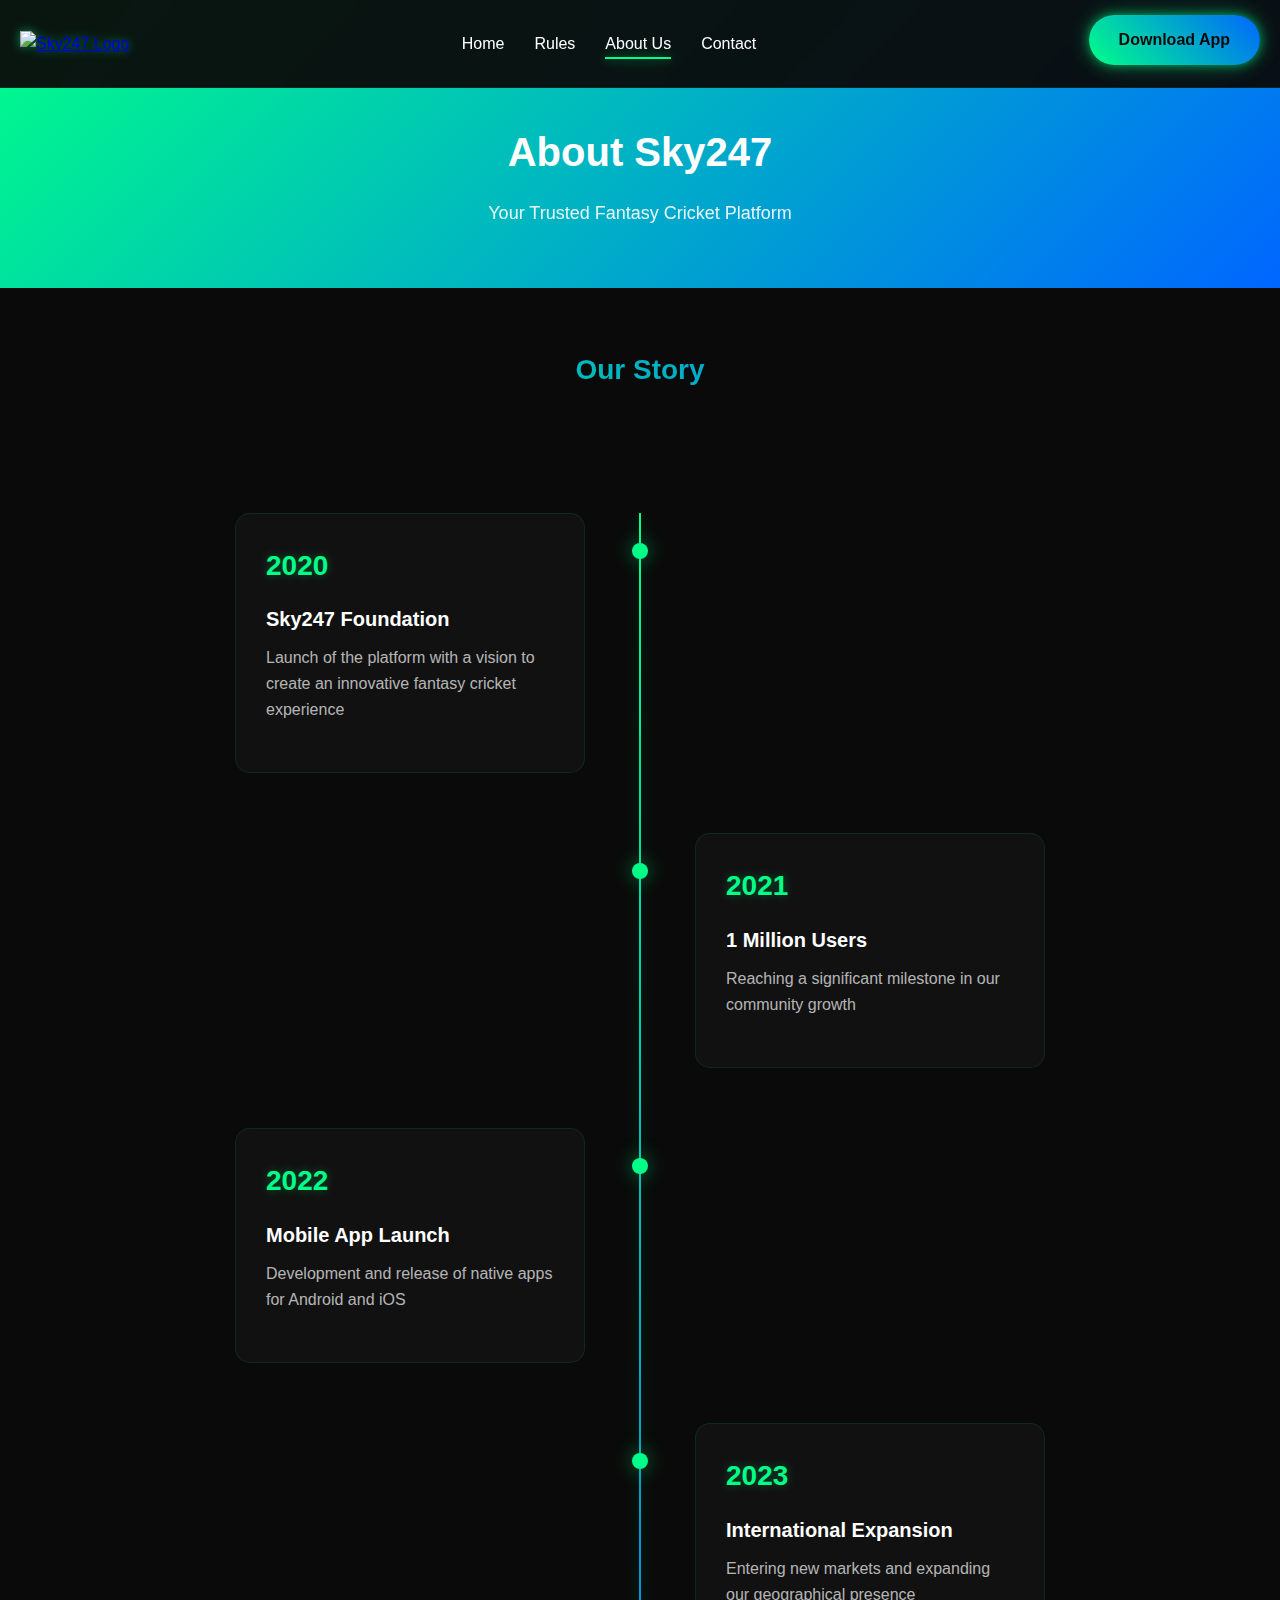
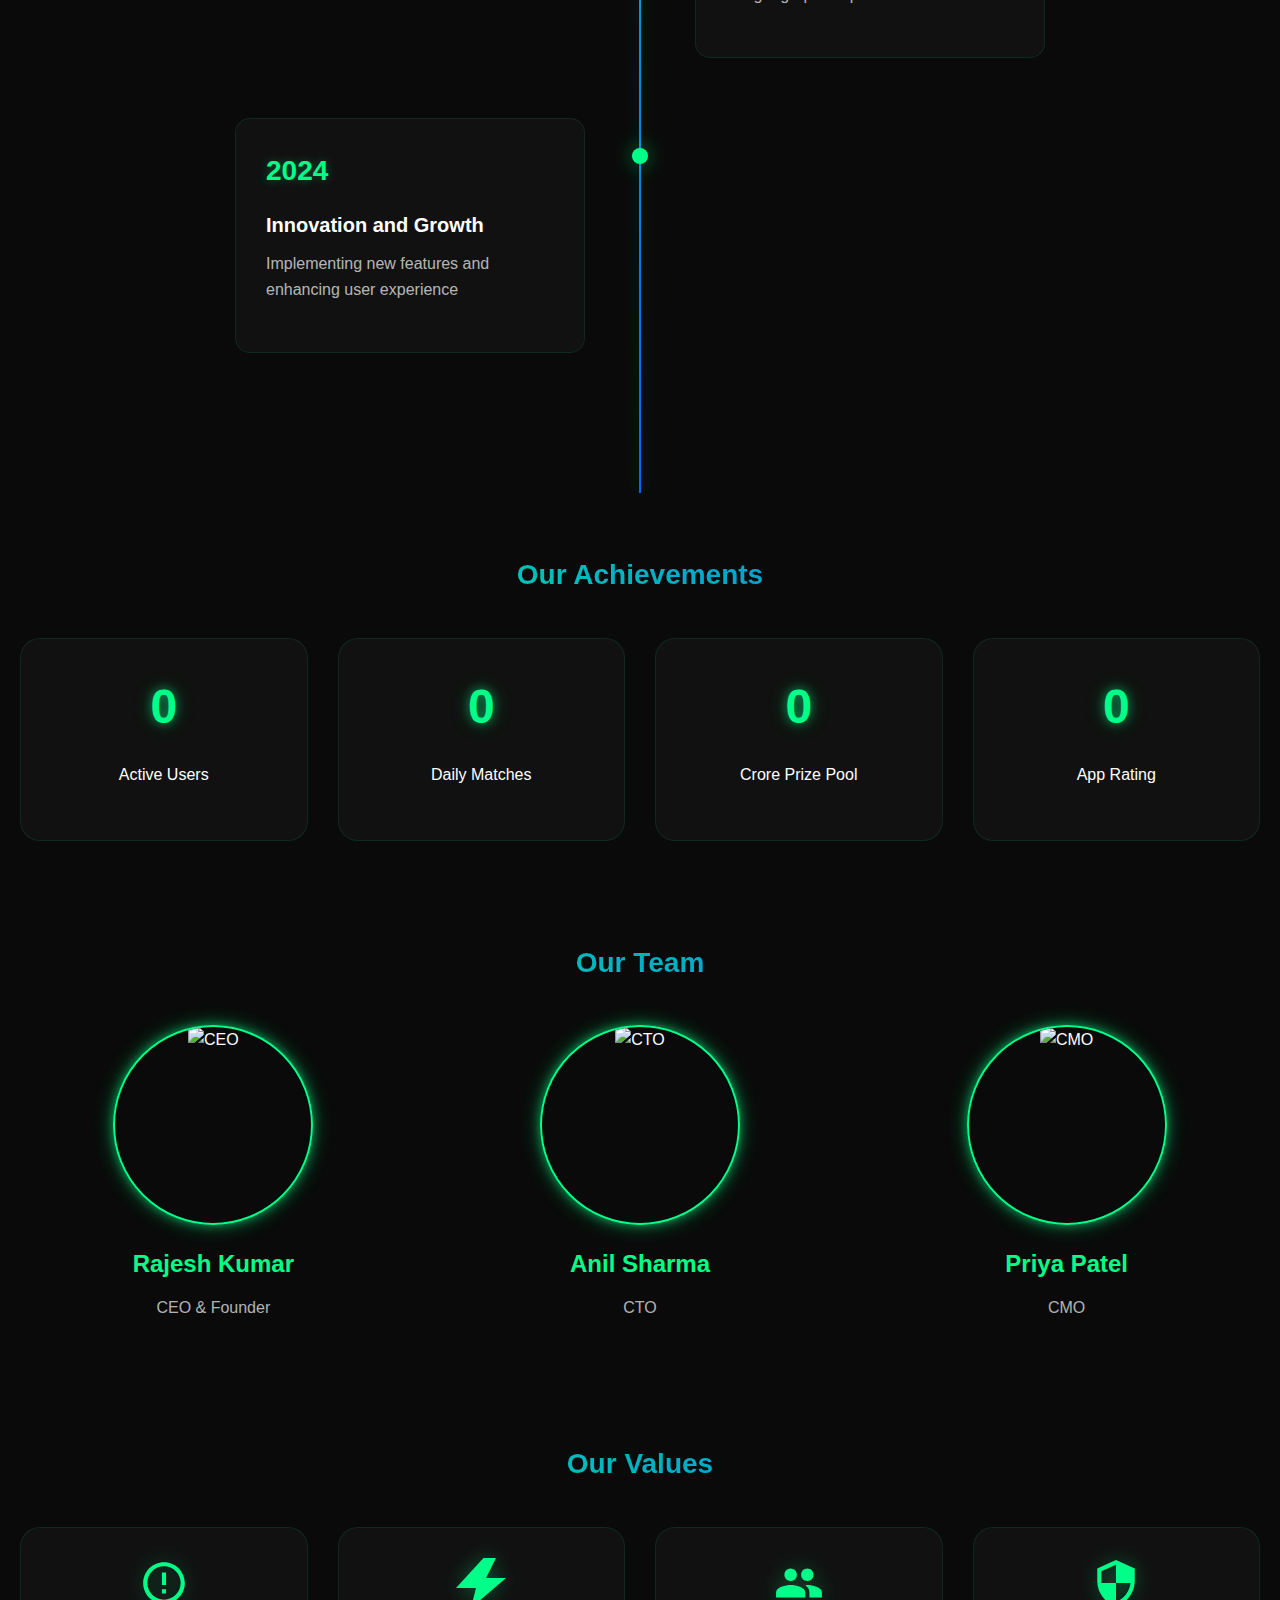
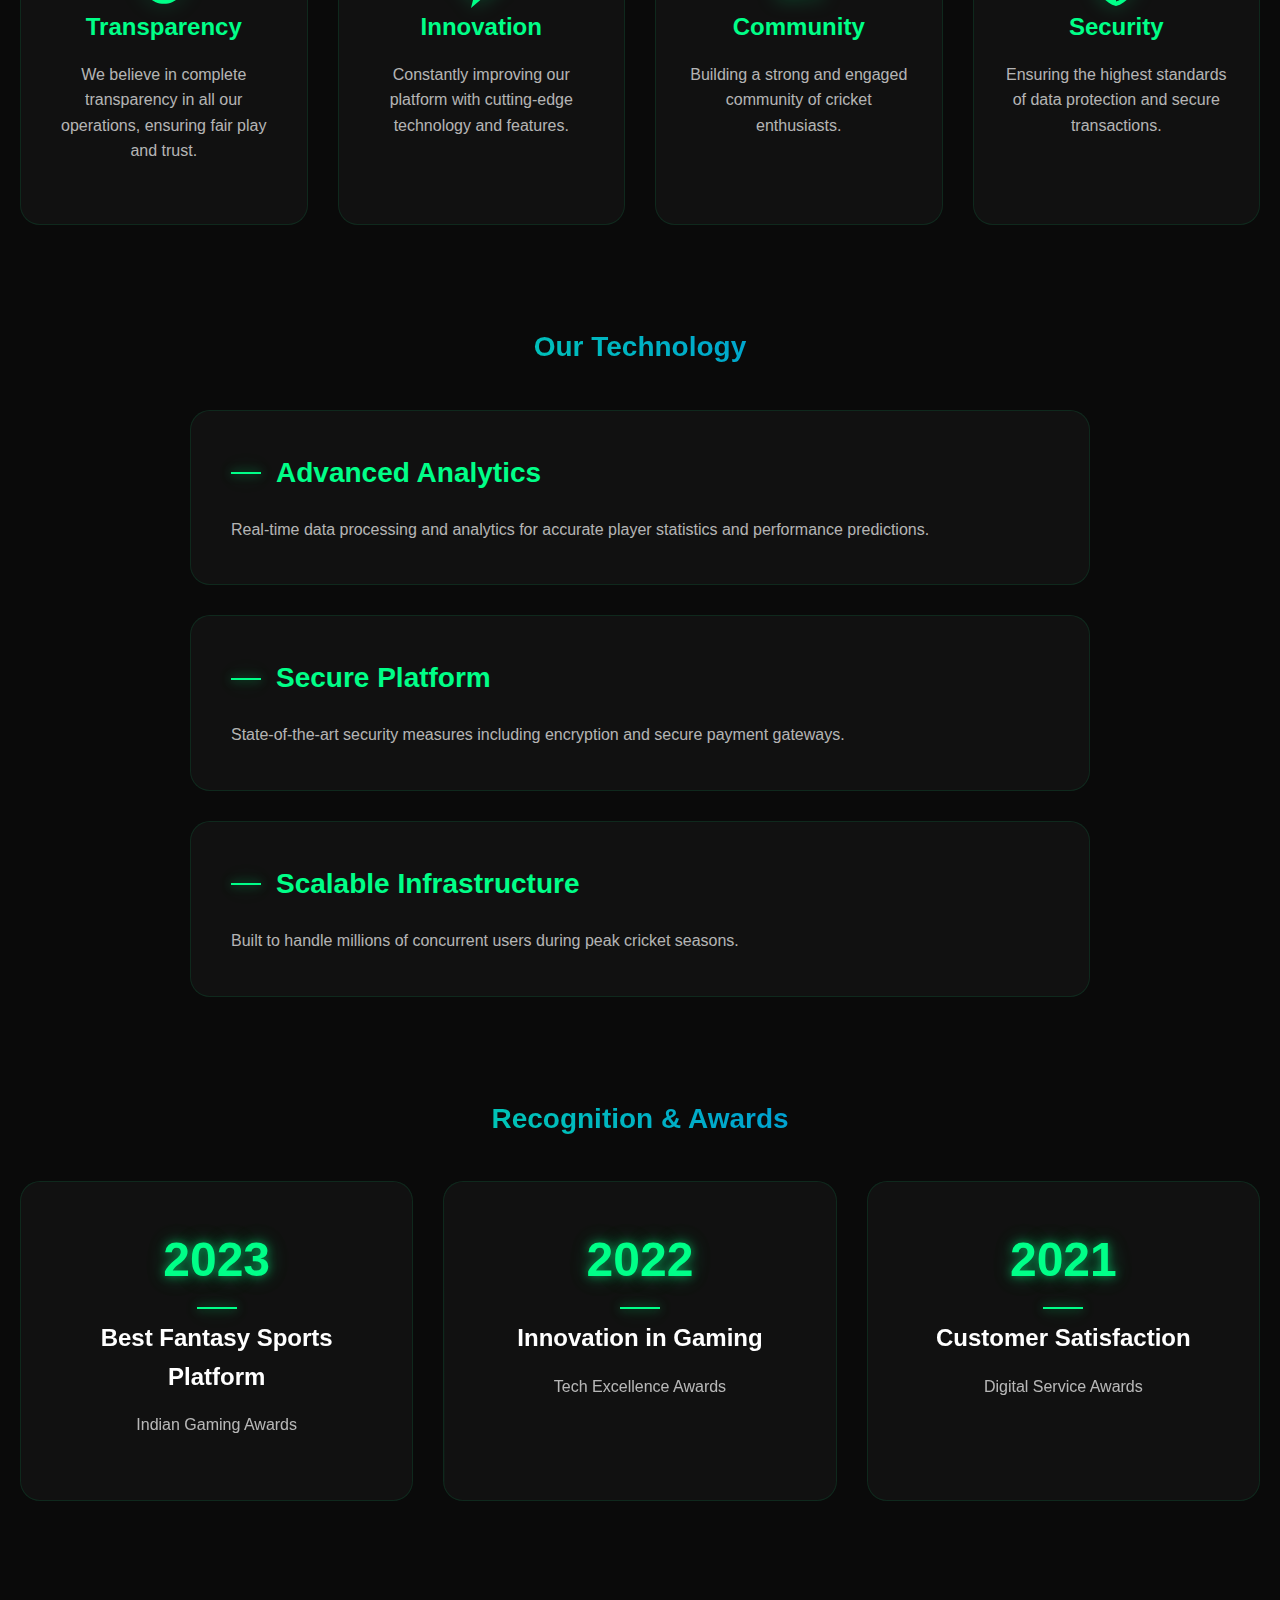
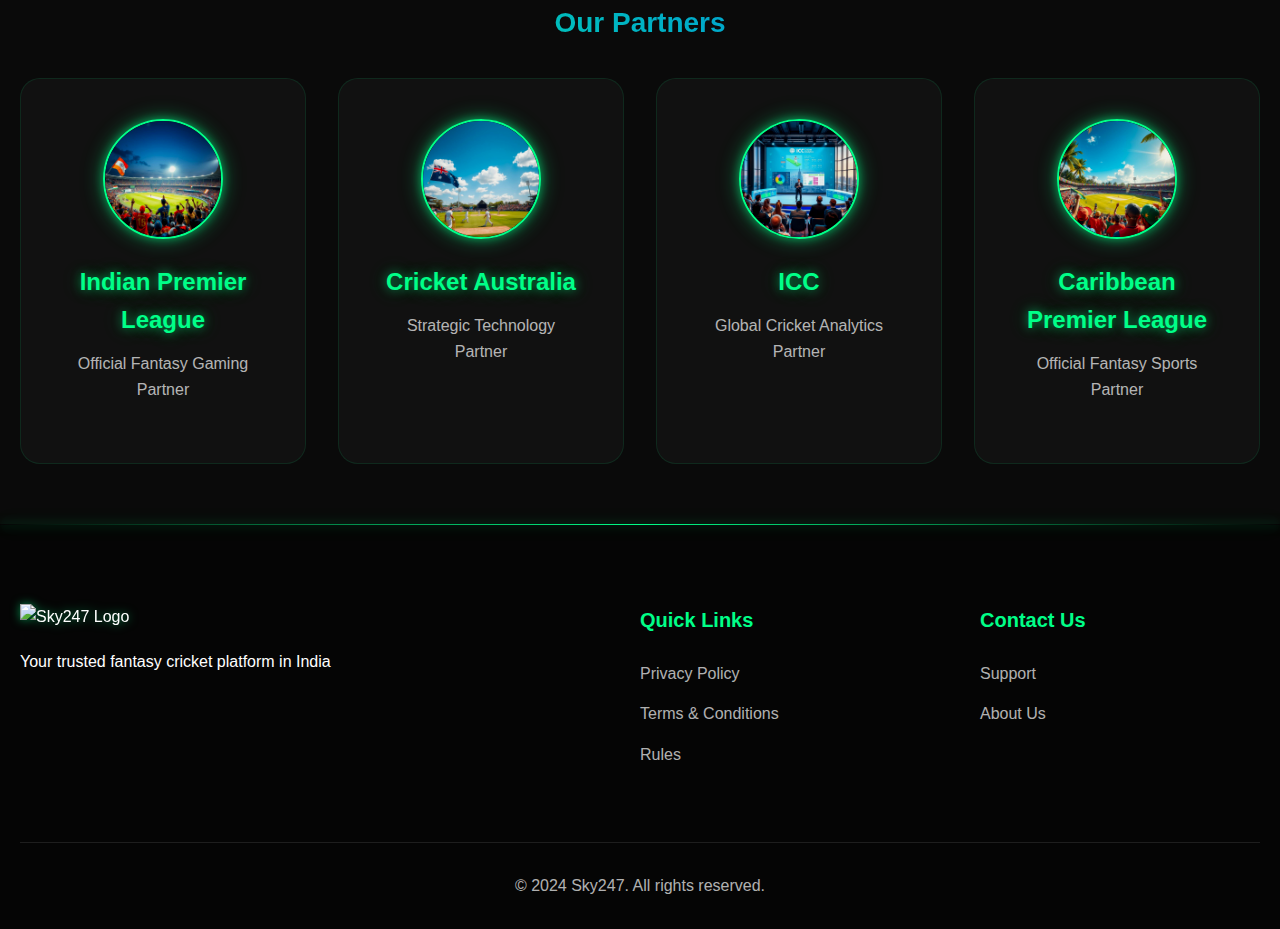
==== about.html @ 6593f0dc "Refactor HTML structure and enhance CSS for about page sections" ====
<!DOCTYPE html>
<html lang="en">
<head>
    <meta charset="UTF-8">
    <meta name="viewport" content="width=device-width, initial-scale=1.0">
    <title>About Us - Sky247 Fantasy Cricket</title>
    <meta name="description" content="Learn more about Sky247, India's trusted fantasy cricket platform.">
    <link rel="stylesheet" href="css/style.css">
</head>
<body>
	<header class="header">
		<div class="container">
				<div class="header__inner">
						<a href="index.html" class="logo">
								<img src="img/logo.svg" alt="Sky247 Logo">
						</a>
						<div class="burger-menu">
								<span></span>
								<span></span>
								<span></span>
						</div>
						<nav class="nav">
								<ul class="nav__list">
										<li><a href="index.html">Home</a></li>
										<li><a href="rules.html">Rules</a></li>
										<li><a href="about.html" class="active">About Us</a></li>
										<li><a href="contacts.html">Contact</a></li>
										<li class="nav__download">
												<a href="contacts.html" class="btn btn--primary">Download App</a>
										</li>
								</ul>
						</nav>
						<div class="header__buttons header__buttons--desktop">
								<a href="contacts.html" class="btn btn--primary">Download App</a>
						</div>
				</div>
		</div>
</header>

    <main>
        <section class="page-header">
            <div class="container">
                <h1>About Sky247</h1>
                <p>Your Trusted Fantasy Cricket Platform</p>
            </div>
        </section>

        <section class="about">
            <div class="container">
                <div class="about__content">
                    <div class="about__section">
                        <h2>Our Story</h2>
                        <div class="timeline">
                            <div class="timeline-item">
                                <div class="timeline-content">
                                    <div class="timeline-date">2020</div>
                                    <h3>Sky247 Foundation</h3>
                                    <p>Launch of the platform with a vision to create an innovative fantasy cricket experience</p>
                                </div>
                            </div>

                            <div class="timeline-item">
                                <div class="timeline-content">
                                    <div class="timeline-date">2021</div>
                                    <h3>1 Million Users</h3>
                                    <p>Reaching a significant milestone in our community growth</p>
                                </div>
                            </div>

                            <div class="timeline-item">
                                <div class="timeline-content">
                                    <div class="timeline-date">2022</div>
                                    <h3>Mobile App Launch</h3>
                                    <p>Development and release of native apps for Android and iOS</p>
                                </div>
                            </div>

                            <div class="timeline-item">
                                <div class="timeline-content">
                                    <div class="timeline-date">2023</div>
                                    <h3>International Expansion</h3>
                                    <p>Entering new markets and expanding our geographical presence</p>
                                </div>
                            </div>

                            <div class="timeline-item">
                                <div class="timeline-content">
                                    <div class="timeline-date">2024</div>
                                    <h3>Innovation and Growth</h3>
                                    <p>Implementing new features and enhancing user experience</p>
                                </div>
                            </div>
                        </div>
                    </div>

                    <div class="about__section">
                        <h2>Our Achievements</h2>
                        <div class="achievements-grid">
                            <div class="achievement-card">
                                <div class="achievement-number" data-value="1000000">0</div>
                                <p>Active Users</p>
                            </div>
                            <div class="achievement-card">
                                <div class="achievement-number" data-value="100000">0</div>
                                <p>Daily Matches</p>
                            </div>
                            <div class="achievement-card">
                                <div class="achievement-number" data-value="1000">0</div>
                                <p>Crore Prize Pool</p>
                            </div>
                            <div class="achievement-card">
                                <div class="achievement-number" data-value="48">0</div>
                                <p>App Rating</p>
                            </div>
                        </div>
                    </div>

                    <div class="about__section">
                        <h2>Our Team</h2>
                        <section class="team-grid">
                            <div class="team-member">
                                <div class="member-photo">
                                    <img src="img/ceo.jpg" alt="CEO">
                                </div>
                                <h3>Rajesh Kumar</h3>
                                <p>CEO & Founder</p>
                            </div>
                            <div class="team-member">
                                <div class="member-photo">
                                    <img src="img/cto.jpg" alt="CTO">
                                </div>
                                <h3>Anil Sharma</h3>
                                <p>CTO</p>
                            </div>
                            <div class="team-member">
                                <div class="member-photo">
                                    <img src="img/cmo.jpg" alt="CMO">
                                </div>
                                <h3>Priya Patel</h3>
                                <p>CMO</p>
                            </div>
                        </section>
                    </div>

                    <div class="about__section">
                        <h2>Our Values</h2>
                        <section class="values-grid">
                            <div class="value-card">
                                <div class="value-icon">
                                    <svg viewBox="0 0 24 24">
                                        <path d="M12 2C6.48 2 2 6.48 2 12s4.48 10 10 10 10-4.48 10-10S17.52 2 12 2zm0 18c-4.41 0-8-3.59-8-8s3.59-8 8-8 8 3.59 8 8-3.59 8-8 8zm-1-13h2v6h-2zm0 8h2v2h-2z"/>
                                    </svg>
                                </div>
                                <h3>Transparency</h3>
                                <p>We believe in complete transparency in all our operations, ensuring fair play and trust.</p>
                            </div>
                            <div class="value-card">
                                <div class="value-icon">
																	<svg class="mission-icon" width="40" height="40" viewBox="0 0 40 40">
                                    <path fill="#00FF88" d="M22 0L0 24h16l-4 16L40 16H24l8-16z"/>
                                </svg>
                                </div>
                                <h3>Innovation</h3>
                                <p>Constantly improving our platform with cutting-edge technology and features.</p>
                            </div>
                            <div class="value-card">
                                <div class="value-icon">
                                    <svg viewBox="0 0 24 24">
                                        <path d="M16 11c1.66 0 2.99-1.34 2.99-3S17.66 5 16 5s-3 1.34-3 3 1.34 3 3 3zm-8 0c1.66 0 2.99-1.34 2.99-3S9.66 5 8 5 5 6.34 5 8s1.34 3 3 3zm0 2c-2.33 0-7 1.17-7 3.5V19h14v-2.5c0-2.33-4.67-3.5-7-3.5zm8 0c-.29 0-.62.02-.97.05 1.16.84 1.97 1.97 1.97 3.45V19h6v-2.5c0-2.33-4.67-3.5-7-3.5z"/>
                                    </svg>
                                </div>
                                <h3>Community</h3>
                                <p>Building a strong and engaged community of cricket enthusiasts.</p>
                            </div>
                            <div class="value-card">
                                <div class="value-icon">
                                    <svg viewBox="0 0 24 24">
                                        <path d="M12 1L3 5v6c0 5.55 3.84 10.74 9 12 5.16-1.26 9-6.45 9-12V5l-9-4zm0 10.99h7c-.53 4.12-3.28 7.79-7 8.94V12H5V6.3l7-3.11v8.8z"/>
                                    </svg>
                                </div>
                                <h3>Security</h3>
                                <p>Ensuring the highest standards of data protection and secure transactions.</p>
                            </div>
                        </section>
                    </div>

                    <div class="about__section">
                        <h2>Our Technology</h2>
                        <section class="tech-features">
                            <div class="tech-feature">
                                <h3>Advanced Analytics</h3>
                                <p>Real-time data processing and analytics for accurate player statistics and performance predictions.</p>
                            </div>
                            <div class="tech-feature">
                                <h3>Secure Platform</h3>
                                <p>State-of-the-art security measures including encryption and secure payment gateways.</p>
                            </div>
                            <div class="tech-feature">
                                <h3>Scalable Infrastructure</h3>
                                <p>Built to handle millions of concurrent users during peak cricket seasons.</p>
                            </div>
                        </section>
                    </div>

                    <div class="about__section">
                        <h2>Recognition & Awards</h2>
                        <section class="awards-grid">
                            <div class="award-card">
                                <div class="award-year">2023</div>
                                <h3>Best Fantasy Sports Platform</h3>
                                <p>Indian Gaming Awards</p>
                            </div>
                            <div class="award-card">
                                <div class="award-year">2022</div>
                                <h3>Innovation in Gaming</h3>
                                <p>Tech Excellence Awards</p>
                            </div>
                            <div class="award-card">
                                <div class="award-year">2021</div>
                                <h3>Customer Satisfaction</h3>
                                <p>Digital Service Awards</p>
                            </div>
                        </section>
                    </div>

                    <div class="about__section">
                        <h2>Our Partners</h2>
                        <section class="partners-grid">
                            <div class="partner-card">
                                <div class="partner-logo">
                                    <img src="img/partner1.jpg" alt="Partner 1">
                                </div>
                                <h3>Indian Premier League</h3>
                                <p>Official Fantasy Gaming Partner</p>
                            </div>
                            <div class="partner-card">
                                <div class="partner-logo">
                                    <img src="img/partner2.jpg" alt="Partner 2">
                                </div>
                                <h3>Cricket Australia</h3>
                                <p>Strategic Technology Partner</p>
                            </div>
                            <div class="partner-card">
                                <div class="partner-logo">
                                    <img src="img/partner3.jpg" alt="Partner 3">
                                </div>
                                <h3>ICC</h3>
                                <p>Global Cricket Analytics Partner</p>
                            </div>
                            <div class="partner-card">
                                <div class="partner-logo">
                                    <img src="img/partner4.jpg" alt="Partner 4">
                                </div>
                                <h3>Caribbean Premier League</h3>
                                <p>Official Fantasy Sports Partner</p>
                            </div>
                        </section>
                    </div>
                </div>
            </div>
        </section>
    </main>

    <footer class="footer">
        <div class="container">
            <section class="footer__grid">
                <div class="footer__col">
                    <img src="img/logo.svg" alt="Sky247 Logo" class="footer__logo">
                    <p>Your trusted fantasy cricket platform in India</p>
                </div>
                <div class="footer__col">
                    <h4>Quick Links</h4>
                    <ul>
                        <li><a href="privacy-policy.html">Privacy Policy</a></li>
                        <li><a href="terms-conditions.html">Terms & Conditions</a></li>
                        <li><a href="rules.html">Rules</a></li>
                    </ul>
                </div>
                <div class="footer__col">
                    <h4>Contact Us</h4>
                    <ul>
                        <li><a href="contacts.html">Support</a></li>
                        <li><a href="about.html">About Us</a></li>
                    </ul>
                </div>
            </section>
            <div class="footer__bottom">
                <p>&copy; 2024 Sky247. All rights reserved.</p>
            </div>
        </div>
    </footer>

    <script src="js/main.js"></script>
</body>
</html>
---- css/style.css ----
/* Reset and base styles */
* {
    margin: 0;
    padding: 0;
    box-sizing: border-box;
}

:root {
    --primary-color: #00ff88;
    --secondary-color: #0066ff;
    --dark-bg: #0a0a0a;
    --darker-bg: #050505;
    --text-color: #ffffff;
    --text-secondary: rgba(255, 255, 255, 0.7);
    --neon-glow: 0 0 10px rgba(0, 255, 136, 0.5),
                 0 0 20px rgba(0, 255, 136, 0.3),
                 0 0 30px rgba(0, 255, 136, 0.1);
    --blue-glow: 0 0 10px rgba(0, 102, 255, 0.5),
                0 0 20px rgba(0, 102, 255, 0.3),
                0 0 30px rgba(0, 102, 255, 0.1);
}

body {
    font-family: 'Arial', sans-serif;
    line-height: 1.6;
    color: var(--text-color);
    background: var(--dark-bg);
    overflow-x: hidden;
}

.container {
    max-width: 1280px;
    margin: 0 auto;
    padding: 0 20px;
}

/* Header styles */
.header {
    background: rgba(10, 10, 10, 0.95);
    backdrop-filter: blur(10px);
    position: fixed;
    width: 100%;
    top: 0;
    z-index: 100;
    border-bottom: 1px solid rgba(0, 255, 136, 0.1);
}

.header__inner {
    display: flex;
    justify-content: space-between;
    align-items: center;
    padding: 15px 0;
}

.logo img {
    height: 40px;
    filter: drop-shadow(0 0 5px rgba(0, 255, 136, 0.5));
}

.nav__list {
    display: flex;
    list-style: none;
    gap: 30px;
}

.nav__list a {
    text-decoration: none;
    color: var(--text-color);
    font-weight: 500;
    transition: all 0.3s;
    position: relative;
    padding: 5px 0;
}

.nav__list a::after {
    content: '';
    position: absolute;
    bottom: -2px;
    left: 0;
    width: 0;
    height: 2px;
    background: var(--primary-color);
    transition: width 0.3s;
    box-shadow: var(--neon-glow);
}

.nav__list a:hover::after,
.nav__list a.active::after {
    width: 100%;
}

/* Button styles */
.btn {
    display: inline-block;
    padding: 12px 30px;
    border-radius: 30px;
    text-decoration: none;
    font-weight: 600;
    transition: all 0.3s;
    position: relative;
    overflow: hidden;
    border: none;
    cursor: pointer;
}

.btn::before {
    content: '';
    position: absolute;
    top: 0;
    left: -100%;
    width: 100%;
    height: 100%;
    background: linear-gradient(
        90deg,
        transparent,
        rgba(255, 255, 255, 0.2),
        transparent
    );
    transition: 0.5s;
}

.btn:hover::before {
    left: 100%;
}

.btn--primary {
    background: linear-gradient(45deg, var(--primary-color), var(--secondary-color));
    color: var(--dark-bg);
    box-shadow: var(--neon-glow);
}

.btn--primary:hover {
    transform: translateY(-2px);
    box-shadow: var(--blue-glow);
}

.btn--large {
    padding: 16px 40px;
    font-size: 18px;
}

/* Hero section */
.hero {
    padding: 180px 0 120px;
    position: relative;
    overflow: hidden;
}

.hero::before {
    content: '';
    position: absolute;
    top: 0;
    left: 0;
    width: 100%;
    height: 100%;
    background: radial-gradient(circle at center, rgba(0, 255, 136, 0.1) 0%, transparent 70%);
    pointer-events: none;
}

.hero__content {
    text-align: center;
    position: relative;
    z-index: 1;
}

.hero h1 {
    font-size: 64px;
    margin-bottom: 20px;
    background: linear-gradient(45deg, var(--primary-color), var(--secondary-color));
    -webkit-background-clip: text;
    -webkit-text-fill-color: transparent;
    text-shadow: var(--neon-glow);
}

.hero p {
    font-size: 24px;
    margin-bottom: 40px;
    color: var(--text-secondary);
}

.hero__buttons {
    display: flex;
    gap: 20px;
    justify-content: center;
    margin-top: 40px;
}

/* Features section */
.features {
    padding: 100px 0;
    background: var(--darker-bg);
    position: relative;
}

.features::before {
    content: '';
    position: absolute;
    top: -50px;
    left: 0;
    width: 100%;
    height: 100px;
    background: linear-gradient(to bottom, transparent, var(--darker-bg));
}

h2 {
    text-align: center;
    margin-bottom: 40px;
    font-size: 48px;
    background: linear-gradient(45deg, var(--primary-color), var(--secondary-color));
    -webkit-background-clip: text;
    -webkit-text-fill-color: transparent;
}

.features__grid {
    display: grid;
    grid-template-columns: repeat(3, 1fr);
    gap: 40px;
}

.feature-card {
    background: rgba(255, 255, 255, 0.03);
    padding: 40px;
    border-radius: 20px;
    text-align: center;
    transition: all 0.3s;
    position: relative;
    overflow: hidden;
    border: 1px solid rgba(0, 255, 136, 0.1);
}

.feature-card::before {
    content: '';
    position: absolute;
    top: 0;
    left: 0;
    width: 100%;
    height: 100%;
    background: radial-gradient(circle at center, rgba(0, 255, 136, 0.1) 0%, transparent 70%);
    opacity: 0;
    transition: opacity 0.3s;
}

.feature-card:hover {
    transform: translateY(-10px);
    border-color: var(--primary-color);
    box-shadow: var(--neon-glow);
}

.feature-card:hover::before {
    opacity: 1;
}

.feature-card img {
    width: 80px;
    margin-bottom: 30px;
    filter: drop-shadow(0 0 10px rgba(0, 255, 136, 0.5));
}

.feature-card h3 {
    margin-bottom: 20px;
    color: var(--primary-color);
    font-size: 24px;
}

.feature-card p {
    color: var(--text-secondary);
    font-size: 16px;
    line-height: 1.8;
}

/* New Sections */
.statistics {
    padding: 100px 0;
    background: var(--dark-bg);
    position: relative;
}

.statistics__grid {
    display: grid;
    grid-template-columns: repeat(4, 1fr);
    gap: 30px;
    text-align: center;
}

.stat-card {
    padding: 30px;
    background: rgba(255, 255, 255, 0.03);
    border-radius: 15px;
    border: 1px solid rgba(0, 255, 136, 0.1);
}

.stat-card h3 {
    font-size: 48px;
    color: var(--primary-color);
    margin-bottom: 10px;
    text-shadow: var(--neon-glow);
}

.stat-card p {
    color: var(--text-secondary);
    font-size: 16px;
}

.how-it-works {
    padding: 100px 0;
    background: var(--darker-bg);
    position: relative;
    overflow: hidden;
}

.how-it-works::before {
    content: '';
    position: absolute;
    top: 0;
    left: 0;
    width: 100%;
    height: 100%;
    background: radial-gradient(circle at center, rgba(0, 255, 136, 0.05) 0%, transparent 70%);
    pointer-events: none;
}

.steps {
    margin-top: 60px;
    display: flex;
    flex-direction: column;
    gap: 80px;
}

.step {
    display: grid;
    grid-template-columns: 1fr 1fr;
    gap: 60px;
    align-items: center;
    position: relative;
}

.step:nth-child(even) {
    direction: rtl;
}

.step:nth-child(even) .step__content {
    direction: ltr;
}

.step:nth-child(even) .step__image {
    direction: ltr;
}

.step__image {
    position: relative;
    border-radius: 20px;
    overflow: hidden;
    box-shadow: 0 10px 30px rgba(0, 0, 0, 0.3);
    border: 1px solid rgba(0, 255, 136, 0.1);
    transition: all 0.3s ease;
}

.step__image:hover {
    transform: translateY(-10px);
    border-color: var(--primary-color);
    box-shadow: var(--neon-glow), 0 15px 40px rgba(0, 0, 0, 0.4);
}

.step__image img {
    width: 100%;
    height: auto;
    display: block;
    border-radius: 20px;
}

.step__number {
    position: absolute;
    top: 0px;
    left: 0px;
    width: 50px;
    height: 50px;
    background: var(--primary-color);
    border-radius: 50%;
    display: flex;
    align-items: center;
    justify-content: center;
    font-size: 24px;
    font-weight: bold;
    color: var(--dark-bg);
    box-shadow: var(--neon-glow);
    z-index: 1;
}

.step__content {
    padding: 30px;
}

.step__content h3 {
    color: var(--primary-color);
    font-size: 32px;
    margin-bottom: 20px;
    text-shadow: var(--neon-glow);
}

.step__content p {
    color: var(--text-secondary);
    font-size: 18px;
    line-height: 1.6;
    margin-bottom: 30px;
}

.step__content .btn {
    padding: 15px 30px;
    font-size: 18px;
}

@media (max-width: 1024px) {
    .steps {
        gap: 60px;
    }

    .step {
        gap: 40px;
    }

    .step__content h3 {
        font-size: 28px;
    }

    .step__content p {
        font-size: 16px;
    }
}

@media (max-width: 768px) {
    .how-it-works {
        padding: 60px 0;
    }

    .steps {
        gap: 40px;
    }

    .step {
        grid-template-columns: 1fr;
        gap: 30px;
        direction: ltr !important;
    }

    .step__content {
        padding: 20px;
        text-align: center;
        direction: ltr !important;
    }

    .step__image {
        direction: ltr !important;
        max-width: 80%;
        margin: 0 auto;
    }

    .step__number {
				left: 50%;
        transform: translateX(-50%);
    }

    .step__content .btn {
        margin: 0 auto;
    }
}

@media (max-width: 480px) {
    .step__image {
        max-width: 100%;
    }

    .step__content h3 {
        font-size: 24px;
    }

    .step__content p {
        font-size: 15px;
    }
}

/* Footer styles */
.footer {
    background: var(--darker-bg);
    color: var(--text-color);
    padding: 80px 0 30px;
    position: relative;
}

.footer::before {
    content: '';
    position: absolute;
    top: 0;
    left: 0;
    width: 100%;
    height: 1px;
    background: linear-gradient(90deg, transparent, var(--primary-color), transparent);
    box-shadow: var(--neon-glow);
}

.footer__grid {
    display: grid;
    grid-template-columns: 2fr 1fr 1fr;
    gap: 60px;
    margin-bottom: 60px;
}

.footer__logo {
    height: 40px;
    margin-bottom: 20px;
    filter: drop-shadow(0 0 5px rgba(0, 255, 136, 0.5));
}

.footer h4 {
    margin-bottom: 25px;
    font-size: 20px;
    color: var(--primary-color);
}

.footer ul {
    list-style: none;
}

.footer ul li {
    margin-bottom: 15px;
}

.footer a {
    color: var(--text-secondary);
    text-decoration: none;
    transition: all 0.3s;
}

.footer a:hover {
    color: var(--primary-color);
    text-shadow: var(--neon-glow);
}

.footer__bottom {
    text-align: center;
    padding-top: 30px;
    border-top: 1px solid rgba(255, 255, 255, 0.1);
    color: var(--text-secondary);
}

/* Page header styles */
.page-header {
    padding: 120px 0 60px;
    background: linear-gradient(135deg, var(--primary-color), var(--secondary-color));
    color: var(--white);
    text-align: center;
}

.page-header h1 {
    font-size: 40px;
    margin-bottom: 15px;
}

.page-header p {
    font-size: 18px;
    opacity: 0.9;
}

/* Rules page styles */
.rules {
    padding: 60px 0;
}

.rules__content {
    max-width: 800px;
    margin: 0 auto;
}

.rules__content h2 {
    color: var(--primary-color);
    margin: 40px 0 20px;
    font-size: 28px;
}

.rules__content h3 {
    color: var(--secondary-color);
    margin: 30px 0 15px;
    font-size: 22px;
}

.rules__content ul {
    list-style: none;
    margin-bottom: 30px;
}

.rules__content ul li {
    position: relative;
    padding-left: 25px;
    margin-bottom: 15px;
}

.rules__content ul li:before {
    content: "•";
    color: var(--primary-color);
    position: absolute;
    left: 0;
    font-size: 20px;
    line-height: 1;
}

.points-table {
    background: var(--light-gray);
    padding: 0 30px;
    border-radius: 10px;
}

.points-table h3:first-child {
    margin-top: 0;
}

/* About page styles */
.about {
    padding: 60px 0;
}

.about__content {
    max-width: 100%;
    margin: 0 auto;
}

.about__section {
    margin-bottom: 100px;
}

.about__section:last-child {
    margin-bottom: 0;
}

.about__section h2 {
    color: var(--primary-color);
    font-size: 28px;
    margin-bottom: 20px;
}

.about__section p {
    font-size: 16px;
    line-height: 1.8;
    margin-bottom: 20px;
}

.about__section ul {
    list-style: none;
}

.about__section ul li {
    position: relative;
    padding-left: 25px;
    margin-bottom: 15px;
    line-height: 1.6;
}

.about__section ul li:before {
    content: "•";
    color: var(--primary-color);
    position: absolute;
    left: 0;
    font-size: 20px;
    line-height: 1;
}

.about__grid {
    display: grid;
    grid-template-columns: repeat(3, 1fr);
    gap: 30px;
    margin: 50px 0;
}

.about__card {
    background: var(--light-gray);
    padding: 30px;
    border-radius: 10px;
    text-align: center;
    transition: transform 0.3s;
}

.about__card:hover {
    transform: translateY(-5px);
}

.about__card img {
    width: 60px;
    margin-bottom: 20px;
}

.about__card h3 {
    color: var(--primary-color);
    margin-bottom: 15px;
    font-size: 20px;
}

.about__card p {
    font-size: 15px;
    line-height: 1.6;
}

/* Contact page styles */
.contact {
    padding: 100px 0;
    background: var(--dark-bg);
}

.contact__grid {
    display: grid;
    grid-template-columns: 1fr 1.5fr;
    gap: 60px;
    align-items: start;
}

.contact__info {
    display: grid;
    grid-template-columns: 1fr;
    gap: 30px;
}

.contact__card {
    background: rgba(255, 255, 255, 0.03);
    border-radius: 20px;
    padding: 40px;
    text-align: center;
    border: 1px solid rgba(0, 255, 136, 0.1);
    transition: all 0.3s;
}

.contact__card:hover {
    transform: translateY(-5px);
    border-color: var(--primary-color);
    box-shadow: var(--neon-glow);
}

.contact__card img {
    width: 60px;
    height: 60px;
    margin-bottom: 20px;
    filter: drop-shadow(0 0 10px rgba(0, 255, 136, 0.3));
}

.contact__card h3 {
    color: var(--primary-color);
    font-size: 24px;
    margin-bottom: 15px;
}

.contact__card p {
    color: var(--text-secondary);
    margin-bottom: 10px;
}

.contact__form {
    background: rgba(255, 255, 255, 0.03);
    border-radius: 20px;
    padding: 50px;
    border: 1px solid rgba(0, 255, 136, 0.1);
}

.contact__form h2 {
    text-align: left;
    margin-bottom: 40px;
}

.form__group {
    margin-bottom: 30px;
}

.form__group label {
    display: block;
    color: var(--text-secondary);
    margin-bottom: 10px;
    font-size: 16px;
}

.form__group input,
.form__group select,
.form__group textarea {
    width: 100%;
    padding: 15px;
    background: rgba(255, 255, 255, 0.05);
    border: 1px solid rgba(0, 255, 136, 0.1);
    border-radius: 10px;
    color: var(--text-color);
    font-size: 16px;
    transition: all 0.3s;
}

.form__group input:focus,
.form__group select:focus,
.form__group textarea:focus {
    outline: none;
    border-color: var(--primary-color);
    box-shadow: var(--neon-glow);
}

.form__group textarea {
    resize: vertical;
    min-height: 150px;
}

.btn--full {
    width: 100%;
    justify-content: center;
    padding: 15px;
    font-size: 18px;
}

/* Additional responsive styles */
@media (max-width: 768px) {
    .contact__grid {
        grid-template-columns: 1fr;
    }

    .contact__form {
        padding: 30px 20px;
    }
}

/* Thanks page styles */
.thanks {
    padding: 120px 0;
    min-height: calc(100vh - 400px);
    display: flex;
    align-items: center;
}

.thanks__content {
    max-width: 600px;
    margin: 0 auto;
    text-align: center;
}

.thanks__icon {
    width: 80px;
    margin-bottom: 30px;
}

.thanks__content h1 {
    color: var(--primary-color);
    font-size: 36px;
    margin-bottom: 20px;
}

.thanks__content p {
    font-size: 18px;
    line-height: 1.6;
    margin-bottom: 15px;
    color: var(--text-color);
}

.thanks__buttons {
    margin-top: 40px;
    display: flex;
    gap: 20px;
    justify-content: center;
}

.btn--outline {
    border: 2px solid var(--primary-color);
    color: var(--primary-color);
    background: transparent;
}

.btn--outline:hover {
    background: var(--primary-color);
    color: var(--white);
}

/* Additional responsive styles */
@media (max-width: 480px) {
    .thanks {
        padding: 80px 0;
    }

    .thanks__content h1 {
        font-size: 28px;
    }

    .thanks__content p {
        font-size: 16px;
    }

    .thanks__buttons {
        flex-direction: column;
    }
}

/* Policy page styles */
.policy {
    padding: 60px 0;
}

.policy__content {
    max-width: 800px;
    margin: 0 auto;
}

.policy__section {
    margin-bottom: 40px;
}

.policy__section h2 {
    color: var(--primary-color);
    font-size: 28px;
    margin-bottom: 20px;
}

.policy__section h3 {
    color: var(--secondary-color);
    font-size: 22px;
    margin: 25px 0 15px;
}

.policy__section p {
    font-size: 16px;
    line-height: 1.8;
    margin-bottom: 20px;
    color: var(--text-color);
}

.policy__section ul {
    list-style: none;
    margin-bottom: 20px;
}

.policy__section ul li {
    position: relative;
    padding-left: 25px;
    margin-bottom: 12px;
    line-height: 1.6;
}

.policy__section ul li:before {
    content: "•";
    color: var(--primary-color);
    position: absolute;
    left: 0;
    font-size: 20px;
    line-height: 1;
}

/* Additional responsive styles */
@media (max-width: 768px) {
    .policy {
        padding: 40px 0;
    }

    .policy__section h2 {
        font-size: 24px;
    }

    .policy__section h3 {
        font-size: 20px;
    }
}

/* Hero floating elements */
.hero__floating-elements {
    position: absolute;
    top: 0;
    left: 0;
    width: 100%;
    height: 100%;
    pointer-events: none;
}

.floating-ball {
    position: absolute;
    width: 60px;
    right: 15%;
    top: 30%;
    animation: float 6s ease-in-out infinite;
}

.floating-bat {
    position: absolute;
    width: 100px;
    left: 15%;
    bottom: 20%;
    animation: float 8s ease-in-out infinite;
    transform: rotate(-30deg);
}

@keyframes float {
    0%, 100% {
        transform: translateY(0);
    }
    50% {
        transform: translateY(-20px);
    }
}

/* Featured players section */
.featured-players {
    padding: 100px 0;
    background: var(--darker-bg);
}

.players-grid {
    display: grid;
    grid-template-columns: repeat(3, 1fr);
    gap: 30px;
    margin-top: 40px;
}

.player-card {
    background: rgba(255, 255, 255, 0.03);
    border-radius: 20px;
    overflow: hidden;
    border: 1px solid rgba(0, 255, 136, 0.1);
    transition: all 0.3s;
}

.player-card:hover {
    transform: translateY(-5px);
    border-color: var(--primary-color);
    box-shadow: var(--neon-glow);
}

.player-image {
    position: relative;
    height: 300px;
    overflow: hidden;
}

.player-image img {
    width: 100%;
    height: 100%;
    object-fit: cover;
}

.player-rating {
    position: absolute;
    top: 20px;
    right: 20px;
    width: 40px;
    height: 40px;
    background: var(--primary-color);
    border-radius: 50%;
    display: flex;
    align-items: center;
    justify-content: center;
    font-weight: bold;
    box-shadow: var(--neon-glow);
}

.player-info {
    padding: 20px;
}

.player-info h3 {
    color: var(--primary-color);
    font-size: 24px;
    margin-bottom: 10px;
}

.player-info p {
    color: var(--text-secondary);
    margin-bottom: 20px;
}

.player-stats {
    display: flex;
    flex-direction: column;
    gap: 15px;
}

.stat {
    display: flex;
    flex-direction: column;
    gap: 5px;
}

.stat span {
    color: var(--text-secondary);
    font-size: 14px;
}

.stat-bar {
    height: 6px;
    background: rgba(255, 255, 255, 0.1);
    border-radius: 3px;
    overflow: hidden;
    position: relative;
}

.stat-bar::before {
    content: '';
    position: absolute;
    left: 0;
    top: 0;
    height: 100%;
    width: var(--width);
    background: linear-gradient(90deg, var(--primary-color), var(--secondary-color));
    border-radius: 3px;
    box-shadow: var(--neon-glow);
}

/* Upcoming matches section */
.upcoming-matches {
    padding: 100px 0;
    background: var(--dark-bg);
}

.matches-grid {
    display: grid;
    grid-template-columns: repeat(2, 1fr);
    gap: 30px;
    margin-top: 40px;
}

.match-card {
    background: rgba(255, 255, 255, 0.03);
    border-radius: 20px;
    padding: 30px;
    border: 1px solid rgba(0, 255, 136, 0.1);
    transition: all 0.3s;
}

.match-card:hover {
    transform: translateY(-5px);
    border-color: var(--primary-color);
    box-shadow: var(--neon-glow);
}

.match-teams {
    display: flex;
    align-items: center;
    justify-content: space-between;
    margin-bottom: 30px;
}

.team {
    text-align: center;
}

.team img {
    width: 60px;
    height: 40px;
    margin-bottom: 10px;
    filter: drop-shadow(0 0 10px rgba(0, 255, 136, 0.3));
}

.team span {
    color: var(--text-secondary);
    font-size: 18px;
    font-weight: bold;
}

.vs {
    color: var(--primary-color);
    font-size: 24px;
    font-weight: bold;
    text-shadow: var(--neon-glow);
}

.match-info {
    text-align: center;
}

.match-time {
    color: var(--text-secondary);
    font-size: 18px;
    margin-bottom: 15px;
}

.prize-pool {
    color: var(--primary-color);
    font-size: 20px;
    font-weight: bold;
    margin-bottom: 20px;
    text-shadow: var(--neon-glow);
}

/* About page additional styles */
.achievements-grid {
    display: grid;
    grid-template-columns: repeat(4, 1fr);
    gap: 30px;
    margin: 40px 0;
}

.achievement-card {
    background: rgba(255, 255, 255, 0.03);
    border-radius: 20px;
    padding: 30px;
    text-align: center;
    border: 1px solid rgba(0, 255, 136, 0.1);
    transition: all 0.3s;
}

.achievement-card:hover {
    transform: translateY(-5px);
    border-color: var(--primary-color);
    box-shadow: var(--neon-glow);
}

.achievement-number {
    font-size: 48px;
    font-weight: bold;
    color: var(--primary-color);
    margin-bottom: 15px;
    text-shadow: var(--neon-glow);
}

.team-grid {
    display: grid;
    grid-template-columns: repeat(3, 1fr);
    gap: 40px;
    margin-top: 40px;
}

.team-member {
    text-align: center;
}

.member-photo {
    width: 200px;
    height: 200px;
    margin: 0 auto 20px;
    border-radius: 50%;
    overflow: hidden;
    border: 2px solid var(--primary-color);
    box-shadow: var(--neon-glow);
}

.member-photo img {
    width: 100%;
    height: 100%;
    object-fit: cover;
}

.team-member h3 {
    color: var(--primary-color);
    margin-bottom: 10px;
    font-size: 24px;
}

.team-member p {
    color: var(--text-secondary);
    font-size: 16px;
}

@media (max-width: 1024px) {
    .team-grid {
        grid-template-columns: repeat(2, 1fr);
        gap: 30px;
    }

    .member-photo {
        width: 180px;
        height: 180px;
    }

    .team-member h3 {
        font-size: 22px;
    }
}

@media (max-width: 768px) {
    .team-grid {
        grid-template-columns: 1fr;
        gap: 40px;
        max-width: 400px;
        margin: 40px auto 0;
    }

    .member-photo {
        width: 220px;
        height: 220px;
    }

    .team-member h3 {
        font-size: 24px;
    }

    .team-member p {
        font-size: 16px;
    }
}

@media (max-width: 480px) {
    .member-photo {
        width: 180px;
        height: 180px;
    }

    .team-member h3 {
        font-size: 22px;
    }
}

/* New sections styles */
.testimonials {
    padding: 100px 0;
    background: var(--dark-bg);
}

.testimonial-card {
    background: rgba(255, 255, 255, 0.03);
    border-radius: 20px;
    padding: 40px;
    text-align: center;
    border: 1px solid rgba(0, 255, 136, 0.1);
    transition: all 0.3s;
}

.testimonial-card:hover {
    transform: translateY(-5px);
    border-color: var(--primary-color);
    box-shadow: var(--neon-glow);
}

.testimonial-avatar {
    width: 80px;
    height: 80px;
    border-radius: 50%;
    margin: 0 auto 20px;
    overflow: hidden;
    border: 2px solid var(--primary-color);
}

.testimonial-avatar img {
    width: 100%;
    height: 100%;
    object-fit: cover;
}

.testimonial-text {
    font-style: italic;
    margin-bottom: 20px;
    color: var(--text-secondary);
    line-height: 1.8;
}

.testimonial-author {
    color: var(--primary-color);
    font-weight: bold;
}

/* Features extended section */
.features-extended {
    padding: 100px 0;
    background: var(--darker-bg);
}

.feature-extended-card {
    display: grid;
    grid-template-columns: 1fr 1fr;
    gap: 40px;
    align-items: center;
    margin-bottom: 80px;
}

@media (max-width: 1024px) {
    .feature-extended-card {
        gap: 30px;
        margin-bottom: 60px;
    }
}

@media (max-width: 768px) {
    .feature-extended-card {
        grid-template-columns: 1fr;
        text-align: center;
        gap: 20px;
        margin-bottom: 40px;
    }

    .feature-extended-card:nth-child(even) {
        direction: ltr;
    }

    .feature-extended-content {
        order: 1;
    }

    .feature-extended-image {
        order: 2;
    }

    .feature-extended-content .btn {
        margin: 0 auto;
    }
}

.feature-extended-image {
    border-radius: 20px;
    overflow: hidden;
    border: 1px solid rgba(0, 255, 136, 0.1);
    transition: all 0.3s;
}

.feature-extended-image:hover {
    transform: translateY(-5px);
    border-color: var(--primary-color);
    box-shadow: var(--neon-glow);
}

.feature-extended-image img {
    width: 100%;
    height: auto;
}

.feature-extended-content h3 {
    color: var(--primary-color);
    font-size: 32px;
    margin-bottom: 20px;
}

.feature-extended-content p {
    color: var(--text-secondary);
    margin-bottom: 30px;
    line-height: 1.8;
}

/* Rules page additional styles */
.rules-faq {
    padding: 80px 0;
    background: var(--dark-bg);
}

.faq-item {
    background: rgba(255, 255, 255, 0.03);
    border-radius: 15px;
    margin-bottom: 20px;
    border: 1px solid rgba(0, 255, 136, 0.1);
    overflow: hidden;
    transition: all 0.3s;
}

.faq-question {
    padding: 20px;
    cursor: pointer;
    display: flex;
    justify-content: space-between;
    align-items: center;
    color: var(--primary-color);
    font-weight: bold;
}

.faq-answer {
    padding: 0 20px;
    max-height: 0;
    overflow: hidden;
    transition: all 0.3s ease;
}

.faq-item.active {
    border-color: var(--primary-color);
    box-shadow: var(--neon-glow);
}

.faq-item.active .faq-answer {
    padding: 20px;
    max-height: 500px;
}

/* Timeline styles */
.timeline {
    position: relative;
    max-width: 800px;
    margin: 80px auto;
    padding: 40px 0;
}

.timeline::before {
    content: '';
    position: absolute;
    left: 50%;
    transform: translateX(-50%);
    width: 2px;
    height: 100%;
    background: linear-gradient(180deg, var(--primary-color), var(--secondary-color));
    box-shadow: 0 0 15px rgba(0, 255, 136, 0.3);
}

.timeline-item {
    position: relative;
    margin-bottom: 60px;
    width: 100%;
    display: flex;
    justify-content: center;
}

.timeline-content {
    background: rgba(255, 255, 255, 0.03);
    padding: 30px;
    border-radius: 15px;
    border: 1px solid rgba(0, 255, 136, 0.1);
    position: relative;
    width: 100%;
    max-width: 350px;
    margin-left: 50%;
    transform: translateX(30px);
}

.timeline-item:nth-child(odd) .timeline-content {
    margin-left: 0;
    margin-right: 50%;
    transform: translateX(-30px);
}

.timeline-item::before {
    content: '';
    position: absolute;
    width: 16px;
    height: 16px;
    border-radius: 50%;
    background: var(--primary-color);
    left: 50%;
    top: 30px;
    transform: translateX(-50%);
    box-shadow: 0 0 20px rgba(0, 255, 136, 0.5);
    z-index: 1;
}

.timeline-content:hover {
    border-color: var(--primary-color);
    box-shadow: 0 0 30px rgba(0, 255, 136, 0.2);
}

.timeline-date {
    color: var(--primary-color);
    font-size: 28px;
    font-weight: bold;
    margin-bottom: 15px;
    text-shadow: 0 0 10px rgba(0, 255, 136, 0.3);
}

.timeline-content h3 {
    color: var(--text-color);
    font-size: 20px;
    margin-bottom: 10px;
}

.timeline-content p {
    color: var(--text-secondary);
    font-size: 16px;
    line-height: 1.6;
}

/* Mission section styles */
.mission-grid {
    display: grid;
    grid-template-columns: repeat(3, 1fr);
    gap: 30px;
    margin-top: 40px;
}

.mission-card {
    background: rgba(255, 255, 255, 0.03);
    border-radius: 20px;
    padding: 40px 30px;
    text-align: center;
    border: 1px solid rgba(0, 255, 136, 0.1);
    transition: all 0.3s;
}

.mission-card:hover {
    transform: translateY(-5px);
    border-color: var(--primary-color);
    box-shadow: var(--neon-glow);
}

.mission-icon {
    width: 80px;
    height: 80px;
    margin-bottom: 30px;
    filter: drop-shadow(0 0 10px rgba(0, 255, 136, 0.3));
}

.mission-card h3 {
    color: var(--primary-color);
    font-size: 24px;
    margin-bottom: 15px;
}

.mission-card p {
    color: var(--text-secondary);
    font-size: 16px;
    line-height: 1.6;
}

/* Manual slider styles */
.manual-slider {
    position: relative;
    overflow: hidden;
    margin: 60px 0;
    padding: 20px 0;
}

.slider-container {
    display: flex;
    transition: transform 0.5s cubic-bezier(0.4, 0, 0.2, 1);
    gap: 30px;
    padding: 20px 0;
}

.slide {
    min-width: 100%;
    opacity: 0.5;
    transform: scale(0.9);
    transition: all 0.5s cubic-bezier(0.4, 0, 0.2, 1);
}

.slide.active {
    opacity: 1;
    transform: scale(1);
}

.slider-nav {
    display: flex;
    justify-content: center;
    gap: 15px;
    margin-top: 30px;
}

.slider-dot {
    width: 12px;
    height: 12px;
    border-radius: 50%;
    background: rgba(255, 255, 255, 0.1);
    border: 2px solid var(--primary-color);
    cursor: pointer;
    transition: all 0.3s ease;
}

.slider-dot:hover {
    background: rgba(0, 255, 136, 0.3);
}

.slider-dot.active {
    background: var(--primary-color);
    box-shadow: 0 0 15px rgba(0, 255, 136, 0.5);
}

.slider-arrows {
    position: absolute;
    top: 50%;
    left: 0;
    right: 0;
    transform: translateY(-50%);
    display: flex;
    justify-content: space-between;
    padding: 0 30px;
    pointer-events: none;
}

.slider-arrow {
    width: 50px;
    height: 50px;
    background: rgba(0, 255, 136, 0.05);
    border: 2px solid var(--primary-color);
    border-radius: 50%;
    display: flex;
    align-items: center;
    justify-content: center;
    cursor: pointer;
    pointer-events: auto;
    transition: all 0.3s ease;
    font-size: 24px;
    color: var(--primary-color);
}

.slider-arrow:hover {
    background: var(--primary-color);
    color: var(--dark-bg);
    box-shadow: 0 0 20px rgba(0, 255, 136, 0.4);
}

/* Rules grid section */
.rules-grid {
    display: grid;
    grid-template-columns: repeat(2, 1fr);
    gap: 40px;
    margin: 60px 0;
}

.rule-card {
    background: rgba(255, 255, 255, 0.03);
    border-radius: 20px;
    padding: 30px;
    border: 1px solid rgba(0, 255, 136, 0.1);
    transition: all 0.3s;
    position: relative;
    overflow: hidden;
}

.rule-card:hover {
    transform: translateY(-5px);
    border-color: var(--primary-color);
    box-shadow: var(--neon-glow);
}

.rule-card__icon {
    width: 60px;
    height: 60px;
    margin-bottom: 20px;
    filter: drop-shadow(0 0 5px rgba(0, 255, 136, 0.5));
}

.rule-card h3 {
    color: var(--primary-color);
    font-size: 24px;
    margin-bottom: 20px;
}

/* Manual slider styles */
.manual-slider {
    position: relative;
    overflow: hidden;
    margin: 40px 0;
}

.slider-container {
    display: flex;
    transition: transform 0.5s ease;
}

.slide {
    min-width: 100%;
    padding: 40px;
    box-sizing: border-box;
}

.slider-nav {
    display: flex;
    justify-content: center;
    gap: 10px;
    margin-top: 20px;
}

.slider-dot {
    width: 12px;
    height: 12px;
    border-radius: 50%;
    background: rgba(255, 255, 255, 0.2);
    cursor: pointer;
    transition: all 0.3s;
}

.slider-dot.active {
    background: var(--primary-color);
    box-shadow: var(--neon-glow);
}

.slider-arrows {
    position: absolute;
    top: 50%;
    left: 0;
    right: 0;
    transform: translateY(-50%);
    display: flex;
    justify-content: space-between;
    padding: 0 20px;
    pointer-events: none;
}

.slider-arrow {
    width: 40px;
    height: 40px;
    background: rgba(0, 255, 136, 0.1);
    border: 1px solid var(--primary-color);
    border-radius: 50%;
    display: flex;
    align-items: center;
    justify-content: center;
    cursor: pointer;
    pointer-events: auto;
    transition: all 0.3s;
}

.slider-arrow:hover {
    background: var(--primary-color);
    box-shadow: var(--neon-glow);
}

/* App download section */
.app-download {
    padding: 120px 0;
    background: var(--darker-bg);
    position: relative;
    overflow: hidden;
}

.app-download::before {
    content: '';
    position: absolute;
    top: 0;
    left: 0;
    width: 100%;
    height: 100%;
    background: radial-gradient(circle at center, rgba(0, 255, 136, 0.1) 0%, transparent 70%);
    pointer-events: none;
}

.app-download__content {
    display: grid;
    grid-template-columns: 1fr 1fr;
    gap: 60px;
    align-items: center;
}

.app-download__text {
    padding-right: 40px;
}

.app-download__text h2 {
    text-align: left;
    margin-bottom: 30px;
}

.app-download__text p {
    font-size: 20px;
    color: var(--text-secondary);
    margin-bottom: 40px;
    line-height: 1.6;
}

.app-download__buttons {
    display: flex;
    gap: 20px;
}

.app-download__buttons .btn {
    display: flex;
    align-items: center;
    gap: 10px;
    padding: 15px 30px;
    font-size: 18px;
}

.app-download__buttons .btn img {
    width: 24px;
    height: 24px;
}

.app-download__image {
    position: relative;
}

.app-download__image img {
    width: 100%;
    max-width: 500px;
		border-radius: 20px;
    filter: drop-shadow(0 0 30px rgba(0, 255, 136, 0.3));
}

/* Values section */
.values-grid {
    display: grid;
    grid-template-columns: repeat(4, 1fr);
    gap: 30px;
    margin-top: 40px;
}

.value-card {
    background: rgba(255, 255, 255, 0.03);
    border-radius: 20px;
    padding: 40px 30px;
    text-align: center;
    border: 1px solid rgba(0, 255, 136, 0.1);
    transition: all 0.3s;
    position: relative;
    padding-top: 80px;
}

.value-card:hover {
    transform: translateY(-5px);
    border-color: var(--primary-color);
    box-shadow: var(--neon-glow);
}

.value-icon {
    position: absolute;
    top: 30px;
    left: 50%;
    transform: translateX(-50%);
    width: 50px;
    height: 50px;
}

.value-icon svg {
    width: 100%;
    height: 100%;
    fill: var(--primary-color);
    filter: drop-shadow(0 0 10px rgba(0, 255, 136, 0.3));
}

.value-card:hover .value-icon svg {
    filter: drop-shadow(0 0 15px rgba(0, 255, 136, 0.5));
}

.value-card h3 {
    color: var(--primary-color);
    font-size: 24px;
    margin-bottom: 15px;
}

.value-card p {
    color: var(--text-secondary);
    font-size: 16px;
    line-height: 1.6;
}

/* Technology section */
.tech-features {
    max-width: 900px;
    margin: 40px auto 0;
}

.tech-feature {
    background: rgba(255, 255, 255, 0.03);
    border-radius: 20px;
    padding: 40px;
    border: 1px solid rgba(0, 255, 136, 0.1);
    transition: all 0.4s cubic-bezier(0.4, 0, 0.2, 1);
    margin-bottom: 30px;
    position: relative;
    overflow: hidden;
}

.tech-feature:hover {
    border-color: var(--primary-color);
    box-shadow: var(--neon-glow);
    transform: translateX(10px);
}

.tech-feature::before {
    content: '';
    position: absolute;
    left: 0;
    top: 0;
    width: 4px;
    height: 100%;
    background: var(--primary-color);
    box-shadow: var(--neon-glow);
    opacity: 0;
    transition: opacity 0.3s ease;
}

.tech-feature:hover::before {
    opacity: 1;
}

.tech-feature h3 {
    color: var(--primary-color);
    font-size: 28px;
    margin-bottom: 20px;
    display: flex;
    align-items: center;
    gap: 15px;
}

.tech-feature h3::before {
    content: '';
    width: 30px;
    height: 2px;
    background: var(--primary-color);
    box-shadow: var(--neon-glow);
    transition: width 0.3s ease;
}

.tech-feature:hover h3::before {
    width: 50px;
}

.tech-feature p {
    color: var(--text-secondary);
    font-size: 16px;
    line-height: 1.8;
    margin-bottom: 20px;
}

.tech-feature p:last-child {
    margin-bottom: 0;
}

.tech-feature__list {
    list-style: none;
    padding: 0;
    margin: 20px 0;
}

.tech-feature__list li {
    color: var(--text-secondary);
    padding-left: 25px;
    position: relative;
    margin-bottom: 15px;
    line-height: 1.6;
}

.tech-feature__list li::before {
    content: '•';
    color: var(--primary-color);
    position: absolute;
    left: 0;
    font-size: 20px;
    text-shadow: var(--neon-glow);
}

.tech-feature__highlight {
    color: var(--primary-color);
    font-weight: bold;
    text-shadow: var(--neon-glow);
}

/* Responsive styles for Technology section */
@media (max-width: 1024px) {
    .tech-features {
        max-width: 800px;
    }

    .tech-feature {
        padding: 35px;
    }

    .tech-feature h3 {
        font-size: 24px;
    }
}

@media (max-width: 768px) {
    .tech-features {
        max-width: 100%;
    }

    .tech-feature {
        padding: 25px;
        margin-bottom: 20px;
    }

    .tech-feature:hover {
        transform: none;
    }

    .tech-feature h3 {
        font-size: 22px;
    }

    .tech-feature p {
        font-size: 15px;
        line-height: 1.7;
    }
}

@media (max-width: 480px) {
    .tech-feature {
        padding: 20px;
    }

    .tech-feature h3 {
        font-size: 20px;
    }

    .tech-feature p {
        font-size: 14px;
    }
}

/* Awards section */
.awards-grid {
    display: grid;
    grid-template-columns: repeat(3, 1fr);
    gap: 30px;
    margin-top: 40px;
    perspective: 1000px;
}

.award-card {
    background: rgba(255, 255, 255, 0.03);
    border-radius: 20px;
    padding: 40px;
    text-align: center;
    border: 1px solid rgba(0, 255, 136, 0.1);
    transition: all 0.5s cubic-bezier(0.4, 0, 0.2, 1);
    position: relative;
    overflow: hidden;
    transform-style: preserve-3d;
    backdrop-filter: blur(10px);
}

.award-card::before {
    content: '';
    position: absolute;
    top: 0;
    left: 0;
    width: 100%;
    height: 100%;
    background: linear-gradient(
        45deg,
        transparent 0%,
        rgba(0, 255, 136, 0.05) 50%,
        transparent 100%
    );
    transform: translateX(-100%);
    transition: transform 0.6s ease;
}

.award-card:hover::before {
    transform: translateX(100%);
}

.award-card:hover {
    transform: translateY(-10px) rotateX(5deg);
    border-color: var(--primary-color);
    box-shadow: var(--neon-glow),
                0 20px 30px rgba(0, 255, 136, 0.1);
}

.award-year {
    color: var(--primary-color);
    font-size: 3rem;
    font-weight: bold;
    margin-bottom: 20px;
    text-shadow: var(--neon-glow);
    position: relative;
    display: inline-block;
}

.award-year::after {
    content: '';
    position: absolute;
    bottom: -10px;
    left: 50%;
    transform: translateX(-50%);
    width: 40px;
    height: 2px;
    background: var(--primary-color);
    box-shadow: var(--neon-glow);
}

.award-card h3 {
    color: var(--text-color);
    font-size: 1.5rem;
    margin-bottom: 15px;
    position: relative;
    z-index: 1;
    transition: color 0.3s ease;
}

.award-card:hover h3 {
    color: var(--primary-color);
    text-shadow: var(--neon-glow);
}

.award-card p {
    color: var(--text-secondary);
    font-size: 1rem;
    position: relative;
    z-index: 1;
}

.award-icon {
    width: 60px;
    height: 60px;
    margin: 0 auto 20px;
    position: relative;
    transition: transform 0.5s ease;
}

.award-icon svg {
    width: 100%;
    height: 100%;
    fill: var(--primary-color);
    filter: drop-shadow(0 0 10px rgba(0, 255, 136, 0.3));
}

.award-card:hover .award-icon {
    transform: rotateY(180deg);
}

.award-card::after {
    content: '';
    position: absolute;
    top: 0;
    left: 0;
    width: 100%;
    height: 100%;
    background: radial-gradient(circle at center, 
        rgba(0, 255, 136, 0.1) 0%,
        transparent 70%);
    opacity: 0;
    transition: opacity 0.3s ease;
}

.award-card:hover::after {
    opacity: 1;
}

/* Responsive Styles for Awards */
@media (max-width: 1024px) {
    .awards-grid {
        grid-template-columns: repeat(2, 1fr);
        perspective: none;
    }

    .award-year {
        font-size: 2.5rem;
    }

    .award-card h3 {
        font-size: 1.3rem;
    }
}

@media (max-width: 768px) {
    .awards-grid {
        grid-template-columns: 1fr;
        gap: 20px;
    }

    .award-card {
        padding: 30px 20px;
        transform: none !important;
    }

    .award-year {
        font-size: 2rem;
    }

    .award-card h3 {
        font-size: 1.2rem;
    }

    .award-icon {
        width: 50px;
        height: 50px;
    }
}

@media (max-width: 480px) {
    .award-year {
        font-size: 1.8rem;
    }

    .award-card {
        padding: 25px 15px;
    }
}

/* Mobile menu styles */
.nav__download {
    display: none;
}

.burger-menu {
    display: none;
    width: 30px;
    height: 20px;
    position: relative;
    cursor: pointer;
    margin-left: auto;
    margin-right: 20px;
}

.burger-menu span {
    display: block;
    width: 100%;
    height: 2px;
    background: var(--primary-color);
    position: absolute;
    transition: all 0.3s;
    box-shadow: var(--neon-glow);
}

.burger-menu span:first-child {
    top: 0;
}

.burger-menu span:nth-child(2) {
    top: 50%;
    transform: translateY(-50%);
}

.burger-menu span:last-child {
    bottom: 0;
}

.burger-menu.active span:first-child {
    transform: rotate(45deg);
    top: 9px;
}

.burger-menu.active span:nth-child(2) {
    opacity: 0;
}

.burger-menu.active span:last-child {
    transform: rotate(-45deg);
    bottom: 9px;
}

@media (max-width: 768px) {
    .burger-menu {
        display: block;
    }

    .header__buttons--desktop {
        display: none;
    }

    .nav {
        position: fixed;
        top: 80px;
        left: 0;
        width: 100%;
        height: calc(100vh - 80px);
        background: rgba(5, 5, 5, 0.98);
        backdrop-filter: blur(10px);
        padding: 30px 20px;
        transform: translateX(-100%);
        transition: transform 0.3s ease;
        z-index: 100;
    }

    .nav.active {
        transform: translateX(0);
    }

    .nav__list {
        flex-direction: column;
        gap: 30px;
        align-items: center;
    }

    .nav__list li a {
        font-size: 24px;
    }

    .nav__download {
        display: block;
        margin-top: 20px;
    }

    .nav__download .btn {
        width: 200px;
    }

    body.menu-open {
        overflow: hidden;
    }
} 

/* Tablet styles */
@media (max-width: 1024px) {
	.container {
			max-width: 900px;
	}

	.hero h1 {
			font-size: 48px;
	}

	.features__grid {
			grid-template-columns: repeat(2, 1fr);
	}

	.statistics__grid {
			grid-template-columns: repeat(2, 1fr);
			gap: 20px;
	}

	.step {
			flex-direction: column;
			text-align: center;
	}

	.step__number {
			margin: 0 auto 20px;
	}

	.app-download__content {
			grid-template-columns: 1fr;
			text-align: center;
	}

	.app-download__buttons {
			justify-content: center;
	}

	.floating-ball {
			right: 5%;
	}

	.floating-bat {
			left: 5%;
	}
}

/* Mobile styles */
@media (max-width: 768px) {
	.nav__list {
			margin: 15px 0;
			flex-direction: column;
			text-align: center;
			gap: 15px;
	}

	.hero {
			padding: 120px 0 60px;
	}

	.hero h1 {
			font-size: 36px;
	}

	.hero p {
			font-size: 18px;
	}

	.hero__buttons {
			flex-direction: column;
			gap: 15px;
	}

	.features__grid {
			grid-template-columns: 1fr;
	}

	.statistics__grid {
			grid-template-columns: 1fr;
	}

	.match-card {
			min-width: 260px;
	}

	.vs {
			font-size: 20px;
	}

	.players-grid {
			grid-template-columns: 1fr;
	}

	.step {
			margin-bottom: 40px;
	}

	.step__image img {
			max-width: 100%;
	}

	.app-download__buttons {
			flex-direction: column;
	}

	.footer__grid {
			grid-template-columns: 1fr;
			gap: 30px;
			text-align: center;
	}

	.footer__logo {
			margin: 0 auto 20px;
	}

	.floating-elements {
			display: none;
	}
}

/* Small mobile styles */
@media (max-width: 480px) {
	.hero h1 {
			font-size: 32px;
	}

	.hero p {
			font-size: 16px;
	}

	.btn--large {
			padding: 14px 28px;
			font-size: 16px;
	}

	.features h2,
	.how-it-works h2,
	.app-download__text h2,
	.testimonials h2 {
			font-size: 28px;
	}

	.feature-card,
	.stat-card,
	.match-card {
			padding: 20px;
	}

	.stat-card h3 {
			font-size: 36px;
	}

	.step__number {
			width: 50px;
			height: 50px;
			font-size: 20px;
	}

	.match-card {
			min-width: 220px;
	}
	.vs {
			font-size: 16px;
	}

	.player-image {
			height: 250px;
	}
}

/* Special Rewards Section */
.special-rewards {
    padding: 100px 0;
    background: var(--darker-bg);
    position: relative;
}

.rewards-grid {
    display: grid;
    grid-template-columns: repeat(3, 1fr);
    gap: 30px;
    margin-top: 40px;
}

.reward-card {
    background: rgba(255, 255, 255, 0.03);
    border-radius: 20px;
    padding: 40px 30px;
    border: 1px solid rgba(0, 255, 136, 0.1);
    transition: all 0.3s;
    position: relative;
}

.reward-card:hover {
    transform: translateY(-5px);
    border-color: var(--primary-color);
    box-shadow: var(--neon-glow);
}

.reward-icon {
    width: 60px;
    height: 60px;
    margin: 0 auto 30px;
}

.reward-icon svg {
    width: 100%;
    height: 100%;
    fill: var(--primary-color);
    filter: drop-shadow(0 0 10px rgba(0, 255, 136, 0.3));
}

.reward-card h3 {
    color: var(--primary-color);
    font-size: 24px;
    margin-bottom: 20px;
    text-align: center;
}

.reward-card ul {
    list-style: none;
    margin: 0;
    padding: 0;
}

.reward-card ul li {
    color: var(--text-secondary);
    font-size: 16px;
    line-height: 1.6;
    margin-bottom: 15px;
    padding-left: 20px;
    position: relative;
}

.reward-card ul li:before {
    content: "•";
    color: var(--primary-color);
    position: absolute;
    left: 0;
    top: 0;
}

@media (max-width: 1024px) {
    .rewards-grid {
        grid-template-columns: repeat(2, 1fr);
    }
}

@media (max-width: 768px) {
    .rewards-grid {
        grid-template-columns: 1fr;
    }
    
    .reward-card {
        padding: 30px 20px;
    }
}

/* Upcoming matches section */
.matches-grid {
    display: grid;
    grid-template-columns: repeat(2, 1fr);
    gap: 30px;
    margin-top: 40px;
}

@media (max-width: 768px) {
    .matches-grid {
        grid-template-columns: 1fr;
    }

    .match-card {
        padding: 20px;
    }

    .match-teams {
        gap: 15px;
    }

    .team img {
        width: 60px;
        height: 40px;
    }
}

/* Rules grid section */
.rules-grid {
    display: grid;
    grid-template-columns: repeat(2, 1fr);
    gap: 40px;
    margin: 60px 0;
}

@media (max-width: 768px) {
    .rules-grid {
        grid-template-columns: 1fr;
        gap: 30px;
        margin: 40px 0;
    }

    .rule-card {
        padding: 25px;
    }
}

/* Manual slider styles */
@media (max-width: 768px) {
    .slider-arrows {
        display: none;
    }

    .slider-nav {
        margin-top: 20px;
    }

    .slider-dot {
        width: 10px;
        height: 10px;
    }
}

/* About page styles */
@media (max-width: 768px) {
    .about__section {
        margin-bottom: 60px;
    }

    .timeline {
        max-width: 100%;
        margin: 40px auto;
    }

    .timeline::before {
        left: 30px;
    }

    .timeline-item {
        justify-content: flex-start;
    }

    .timeline-content {
        margin-left: 60px !important;
        max-width: calc(100% - 80px);
        transform: none !important;
    }

    .timeline-item::before {
        left: 22px;
    }

    .timeline-date {
        font-size: 24px;
    }
}

/* Mission section styles */
@media (max-width: 1024px) {
    .mission-grid {
        grid-template-columns: repeat(2, 1fr);
    }
}

@media (max-width: 768px) {
    .mission-grid {
        grid-template-columns: 1fr;
    }
}

/* Achievements section */
@media (max-width: 1024px) {
    .achievements-grid {
        grid-template-columns: repeat(2, 1fr);
    }
}

@media (max-width: 768px) {
    .achievements-grid {
        grid-template-columns: 1fr;
        gap: 20px;
    }

    .achievement-number {
        font-size: 36px;
    }
}

/* Values section */
@media (max-width: 1024px) {
    .values-grid {
        grid-template-columns: repeat(2, 1fr);
    }
}

@media (max-width: 768px) {
    .values-grid {
        grid-template-columns: 1fr;
        gap: 20px;
    }

    .value-card {
        padding: 25px 20px 25px;
        padding-top: 70px;
    }

    .value-icon {
        top: 20px;
        width: 40px;
        height: 40px;
    }
}

/* Technology section */
@media (max-width: 1024px) {
    .tech-features {
        grid-template-columns: repeat(2, 1fr);
        gap: 30px;
    }
}

@media (max-width: 768px) {
    .tech-features {
        grid-template-columns: 1fr;
        gap: 20px;
    }

    .tech-feature {
        padding: 30px 20px;
    }

    .tech-feature h3 {
        font-size: 20px;
        margin-bottom: 15px;
    }
}

/* Awards section */
@media (max-width: 1024px) {
    .awards-grid {
        grid-template-columns: repeat(2, 1fr);
    }
}

@media (max-width: 768px) {
    .awards-grid {
        grid-template-columns: 1fr;
        gap: 20px;
    }

    .award-card {
        padding: 30px 20px;
    }

    .award-year {
        font-size: 24px;
    }
}

.form__group--checkbox {
    display: flex;
    align-items: center;
    gap: 10px;
    margin-bottom: 20px;
}

.form__group--checkbox input[type="checkbox"] {
    width: 20px;
    height: 20px;
    cursor: pointer;
    appearance: none;
    -webkit-appearance: none;
    background: rgba(255, 255, 255, 0.05);
    border: 1px solid rgba(0, 255, 136, 0.1);
    border-radius: 4px;
    position: relative;
    transition: all 0.3s;
}

.form__group--checkbox input[type="checkbox"]:checked {
    background: var(--primary-color);
    border-color: var(--primary-color);
}

.form__group--checkbox input[type="checkbox"]:checked::before {
    content: '✓';
    position: absolute;
    top: 50%;
    left: 50%;
    transform: translate(-50%, -50%);
    color: var(--dark-bg);
    font-size: 14px;
    font-weight: bold;
}

.form__group--checkbox input[type="checkbox"]:hover {
    border-color: var(--primary-color);
    box-shadow: var(--neon-glow);
}

.form__group--checkbox label {
    color: var(--text-secondary);
    font-size: 14px;
    cursor: pointer;
    margin: 0;
}

@media (max-width: 768px) {
    .form__group--checkbox {
        margin-bottom: 15px;
    }
    
    .form__group--checkbox label {
        font-size: 13px;
    }
}

/* Partners Section Styles */
.partners-grid {
    display: grid;
    grid-template-columns: repeat(auto-fit, minmax(250px, 1fr));
    gap: 2rem;
    margin-top: 2rem;
}

.partner-card {
    background: rgba(255, 255, 255, 0.03);
    border-radius: 20px;
    padding: 2.5rem;
    text-align: center;
    border: 1px solid rgba(0, 255, 136, 0.1);
    transition: all 0.3s ease;
}

.partner-card:hover {
    transform: translateY(-5px);
    border-color: var(--primary-color);
    box-shadow: var(--neon-glow);
}

.partner-logo {
    width: 120px;
    height: 120px;
    margin: 0 auto 1.5rem;
    border-radius: 50%;
    overflow: hidden;
    border: 2px solid var(--primary-color);
    box-shadow: var(--neon-glow);
    position: relative;
}

.partner-logo img {
    width: 100%;
    height: 100%;
    object-fit: cover;
    filter: brightness(0.9) contrast(1.1);
    transition: all 0.3s ease;
}

.partner-card:hover .partner-logo img {
    filter: brightness(1) contrast(1.2);
}

.partner-card h3 {
    color: var(--primary-color);
    font-size: 1.5rem;
    margin-bottom: 0.75rem;
    text-shadow: var(--neon-glow);
}

.partner-card p {
    color: var(--text-secondary);
    font-size: 1rem;
    line-height: 1.6;
}

/* Responsive Styles for Partners */
@media (max-width: 1024px) {
    .partners-grid {
        grid-template-columns: repeat(2, 1fr);
        gap: 1.5rem;
    }
}

@media (max-width: 768px) {
    .partners-grid {
        grid-template-columns: repeat(2, 1fr);
        gap: 1.25rem;
    }

    .partner-logo {
        width: 100px;
        height: 100px;
    }

    .partner-card {
        padding: 1.5rem;
    }

    .partner-card h3 {
        font-size: 1.25rem;
    }

    .partner-card p {
        font-size: 0.9rem;
    }
}

@media (max-width: 480px) {
    .partners-grid {
        grid-template-columns: 1fr;
    }

    .partner-card {
        max-width: 300px;
        margin: 0 auto;
    }
}
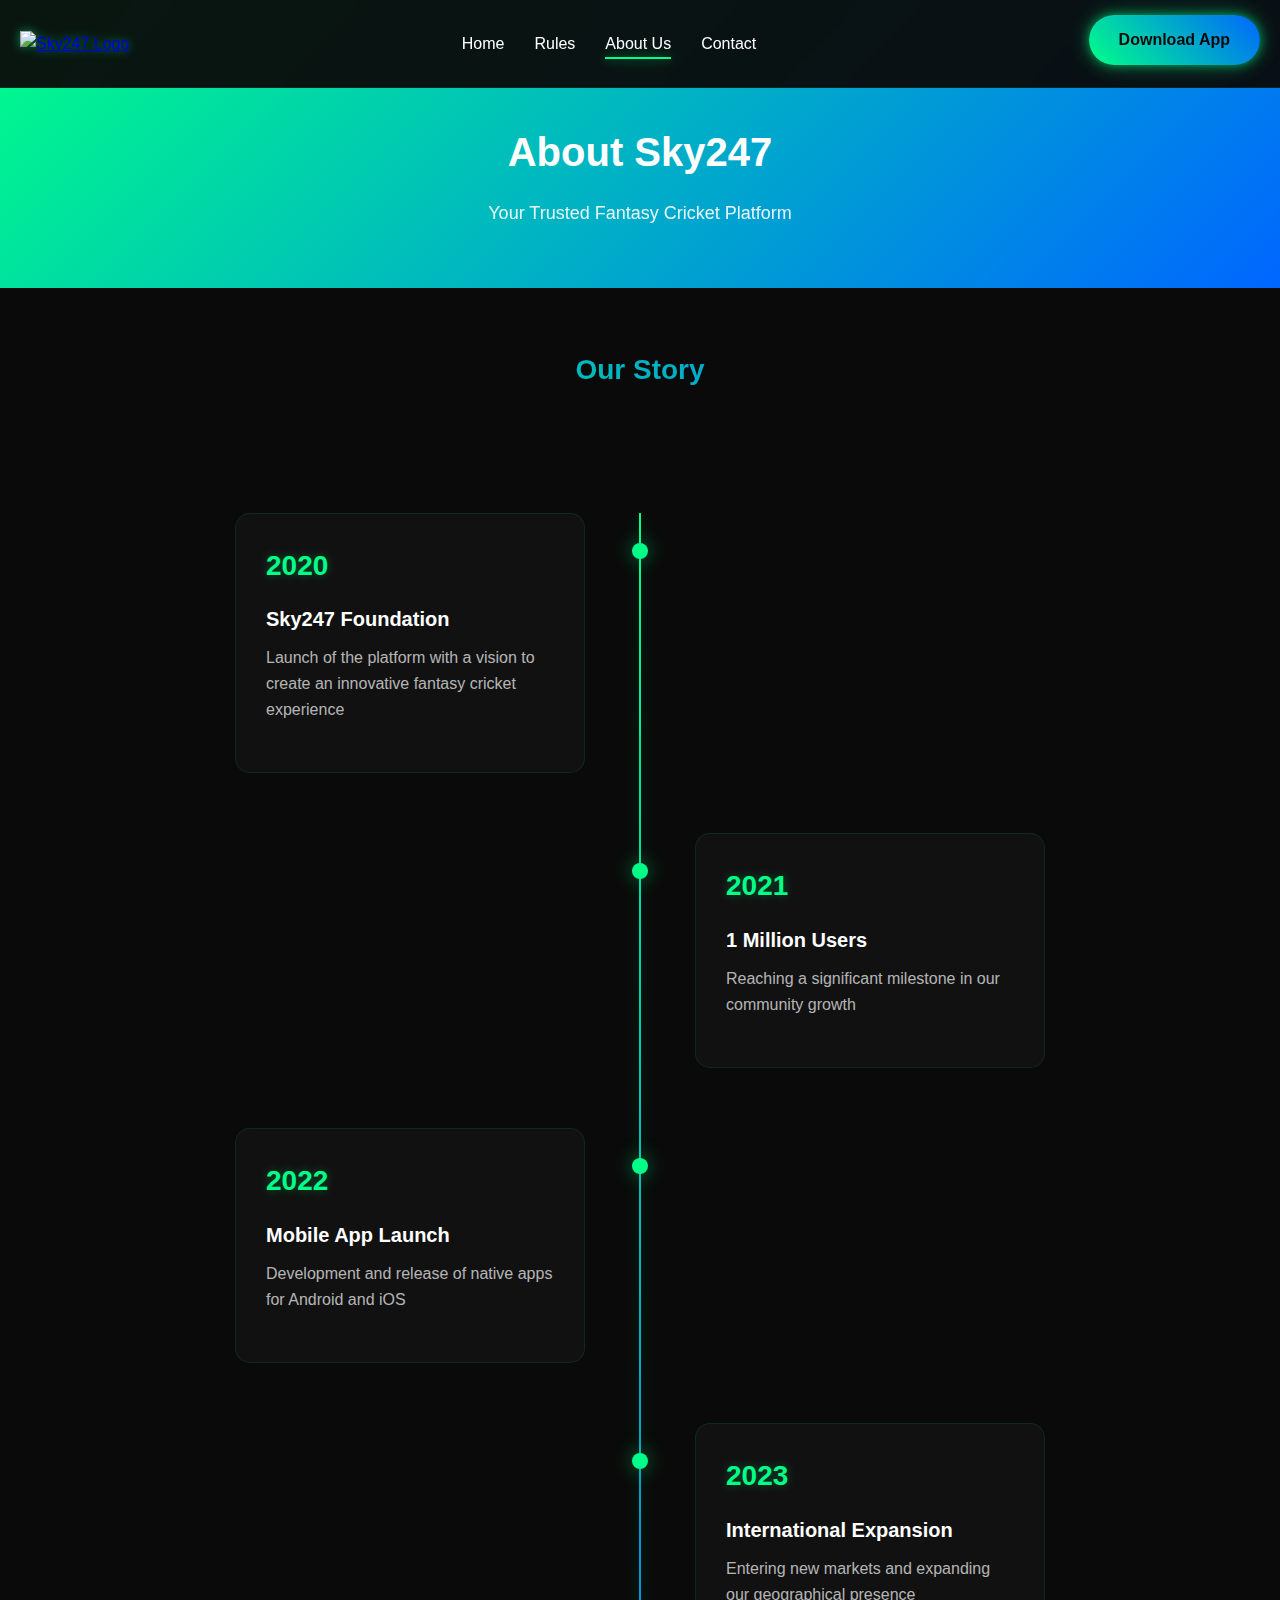
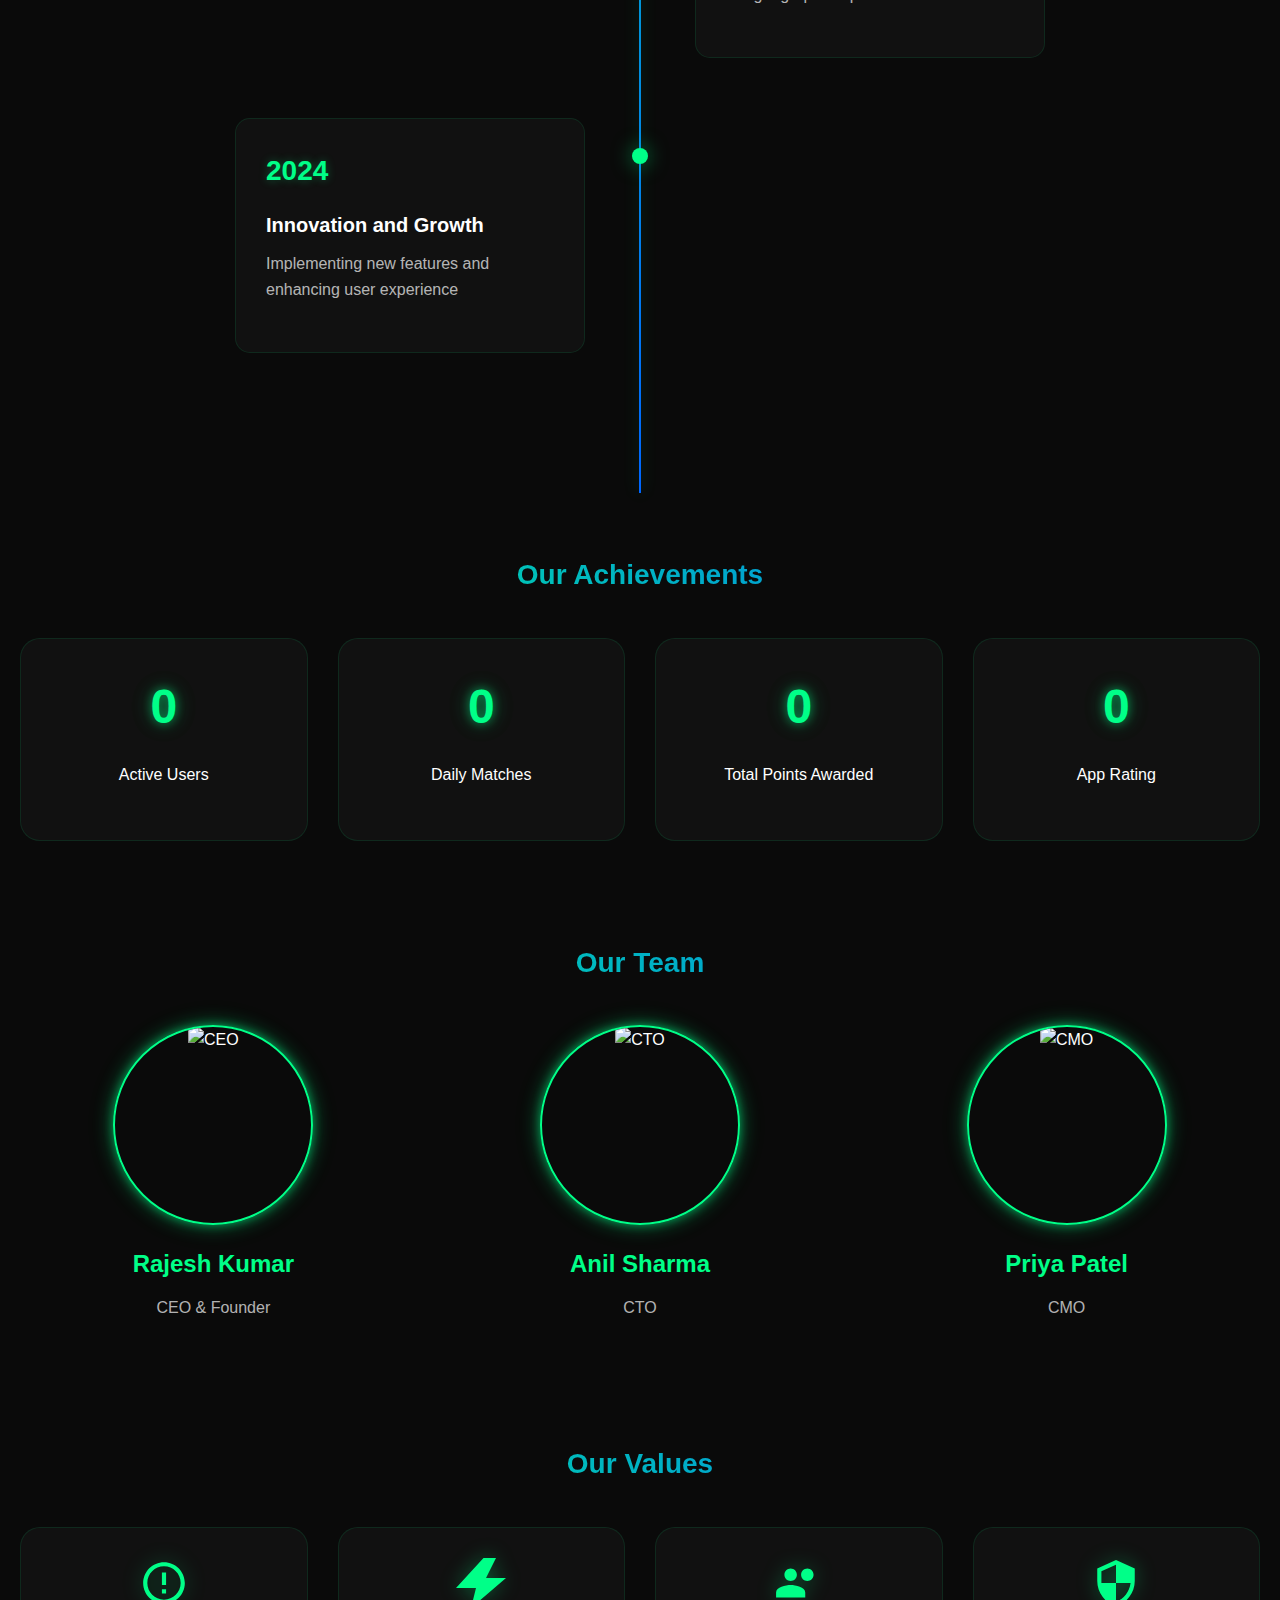
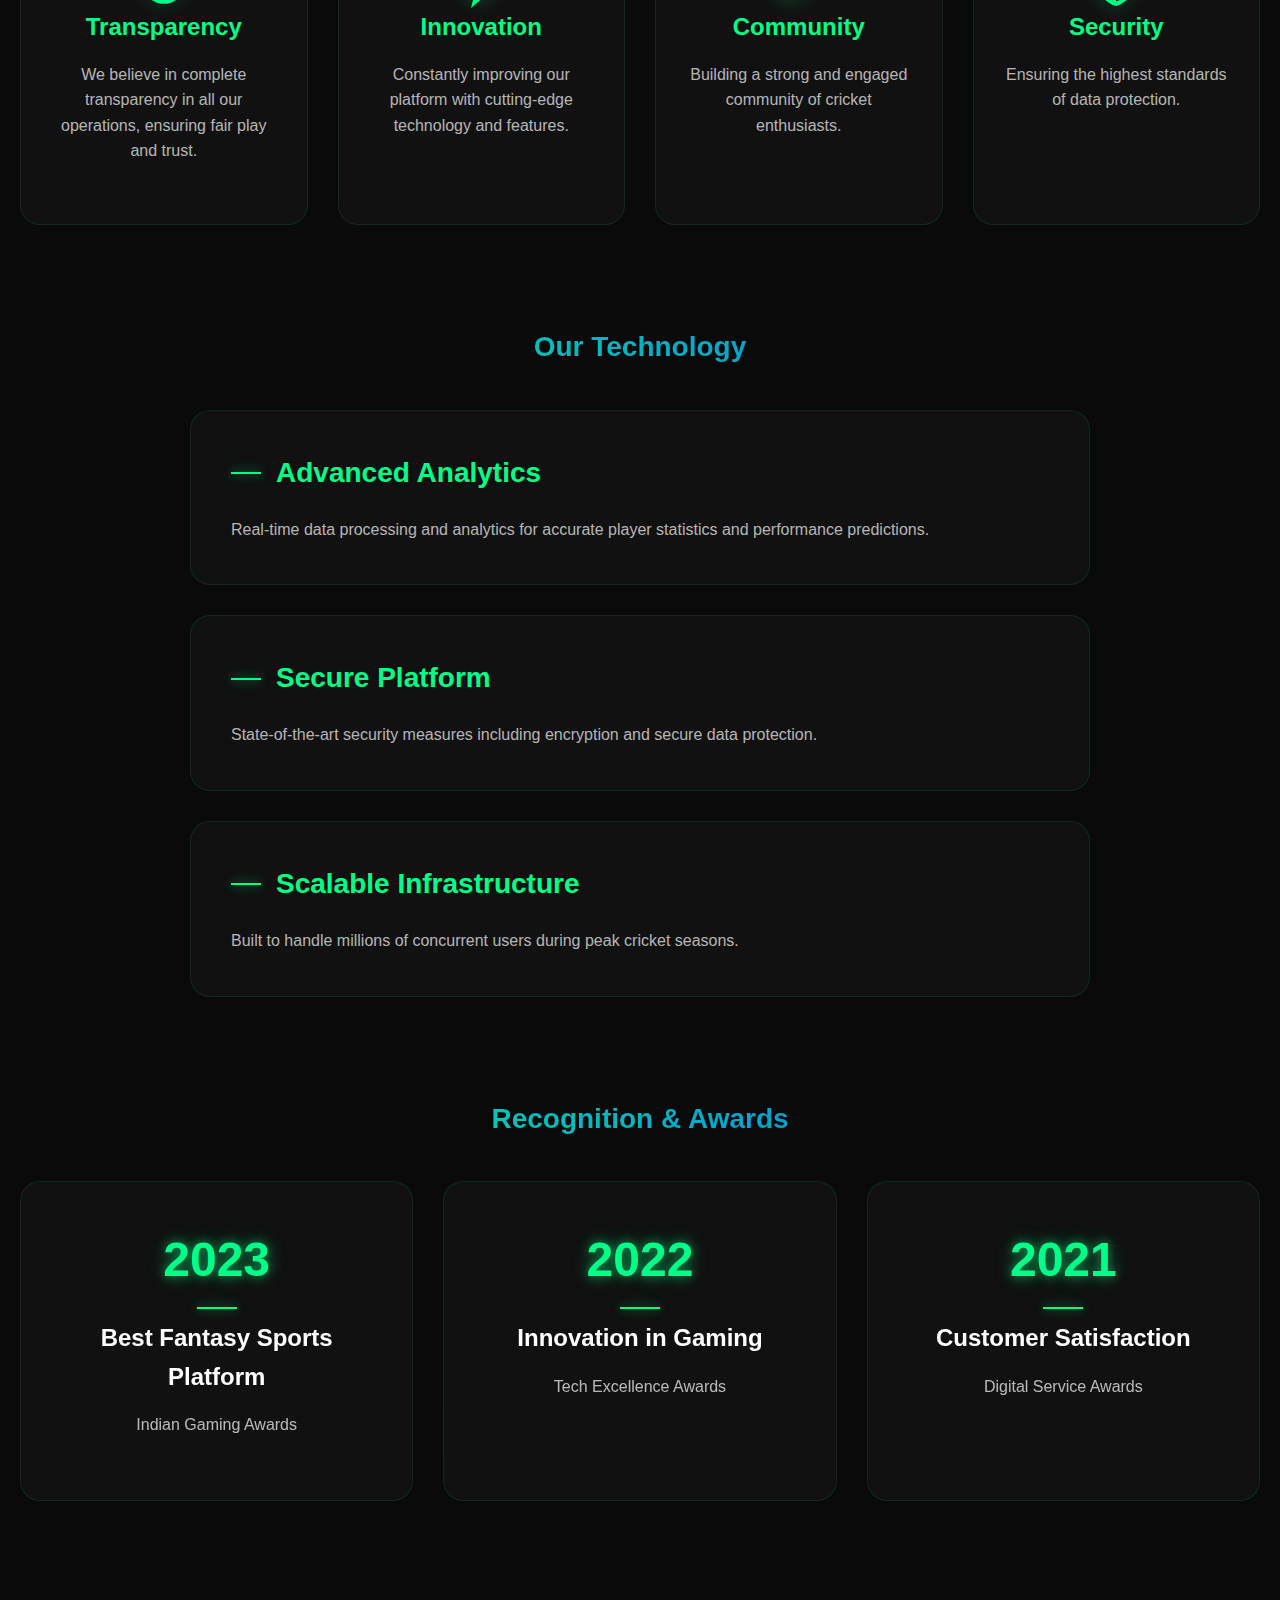
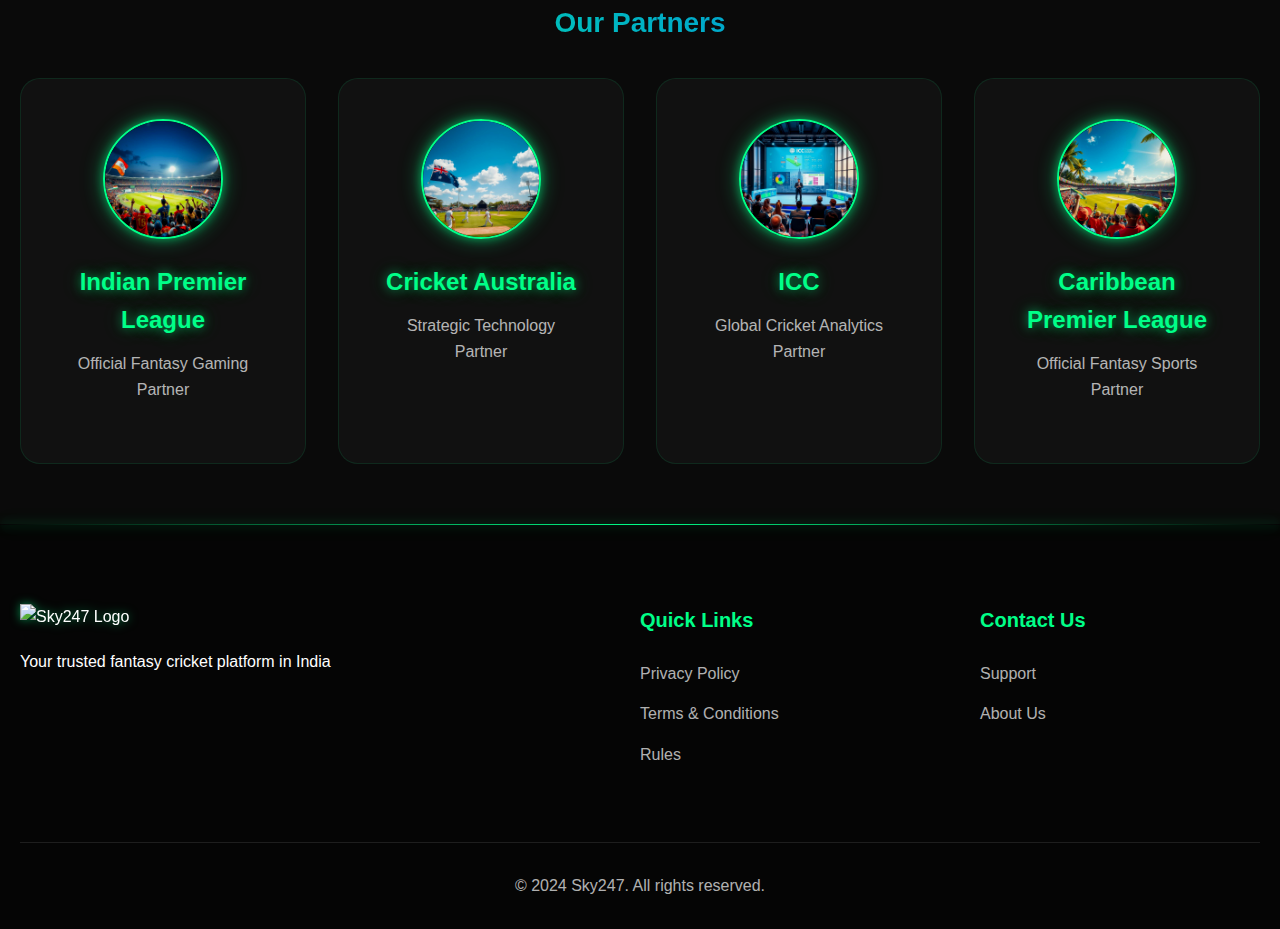
==== commit 8be3a615: "Transition to points-based system and update platform messaging" ====
--- a/about.html
+++ b/about.html
@@ -105,8 +105,8 @@
                                 <p>Daily Matches</p>
                             </div>
                             <div class="achievement-card">
-                                <div class="achievement-number" data-value="1000">0</div>
-                                <p>Crore Prize Pool</p>
+                                <div class="achievement-number" data-value="1000000">0</div>
+                                <p>Total Points Awarded</p>
                             </div>
                             <div class="achievement-card">
                                 <div class="achievement-number" data-value="48">0</div>
@@ -166,7 +166,7 @@
                             <div class="value-card">
                                 <div class="value-icon">
                                     <svg viewBox="0 0 24 24">
-                                        <path d="M16 11c1.66 0 2.99-1.34 2.99-3S17.66 5 16 5s-3 1.34-3 3 1.34 3 3 3zm-8 0c1.66 0 2.99-1.34 2.99-3S9.66 5 8 5 5 6.34 5 8s1.34 3 3 3zm0 2c-2.33 0-7 1.17-7 3.5V19h14v-2.5c0-2.33-4.67-3.5-7-3.5zm8 0c-.29 0-.62.02-.97.05 1.16.84 1.97 1.97 1.97 3.45V19h6v-2.5c0-2.33-4.67-3.5-7-3.5z"/>
+                                        <path d="M16 11c1.66 0 2.99-1.34 2.99-3S17.66 5 16 5s-3 1.34-3 3 1.34 3 3 3zm-8 0c1.66 0 2.99-1.34 2.99-3S9.66 5 8 5 5 6.34 5 8s1.34 3 3 3zm0 2c-2.33 0-7 1.17-7 3.5V19h14v-2.5c0-2.33-4.67-3.5-7-3.5z"/>
                                     </svg>
                                 </div>
                                 <h3>Community</h3>
@@ -179,7 +179,7 @@
                                     </svg>
                                 </div>
                                 <h3>Security</h3>
-                                <p>Ensuring the highest standards of data protection and secure transactions.</p>
+                                <p>Ensuring the highest standards of data protection.</p>
                             </div>
                         </section>
                     </div>
@@ -193,7 +193,7 @@
                             </div>
                             <div class="tech-feature">
                                 <h3>Secure Platform</h3>
-                                <p>State-of-the-art security measures including encryption and secure payment gateways.</p>
+                                <p>State-of-the-art security measures including encryption and secure data protection.</p>
                             </div>
                             <div class="tech-feature">
                                 <h3>Scalable Infrastructure</h3>
--- a/css/style.css
+++ b/css/style.css
@@ -2957,4 +2957,208 @@
         max-width: 300px;
         margin: 0 auto;
     }
+}
+
+/* Game Scenarios Section */
+.game-scenarios {
+    padding: 60px 0;
+    background: rgba(255, 255, 255, 0.02);
+    position: relative;
+    overflow: hidden;
+}
+
+.game-scenarios::before {
+    content: '';
+    position: absolute;
+    top: 0;
+    left: 0;
+    width: 100%;
+    height: 100%;
+    background: radial-gradient(circle at 30% 30%, rgba(0, 255, 136, 0.08) 0%, transparent 60%);
+    pointer-events: none;
+}
+
+.scenario-cards {
+    display: grid;
+    grid-template-columns: repeat(2, 1fr);
+    gap: 30px;
+    margin-top: 40px;
+}
+
+.scenario-card {
+    background: rgba(255, 255, 255, 0.03);
+    border-radius: 20px;
+    padding: 30px;
+    border: 1px solid rgba(0, 255, 136, 0.1);
+    transition: all 0.4s cubic-bezier(0.4, 0, 0.2, 1);
+    position: relative;
+}
+
+.scenario-card:hover {
+    border-color: var(--primary-color);
+    box-shadow: var(--neon-glow);
+    transform: translateY(-5px);
+}
+
+.scenario-card__number {
+    position: absolute;
+    top: -15px;
+    left: -15px;
+    width: 40px;
+    height: 40px;
+    background: var(--primary-color);
+    border-radius: 50%;
+    display: flex;
+    align-items: center;
+    justify-content: center;
+    font-weight: bold;
+    font-size: 1.2rem;
+    color: var(--dark-bg);
+    box-shadow: var(--neon-glow);
+    z-index: 1;
+}
+
+.scenario-card__header {
+    display: flex;
+    align-items: center;
+    gap: 15px;
+    margin-bottom: 20px;
+}
+
+.scenario-card__icon {
+    width: 40px;
+    height: 40px;
+    fill: var(--primary-color);
+    filter: drop-shadow(0 0 10px rgba(0, 255, 136, 0.3));
+}
+
+.scenario-card h3 {
+    color: var(--primary-color);
+    font-size: 1.5rem;
+    margin: 0;
+    text-shadow: var(--neon-glow);
+}
+
+.scenario-card__content {
+    color: var(--text-secondary);
+    font-size: 1rem;
+    line-height: 1.6;
+    margin-bottom: 20px;
+}
+
+.scenario-card__example {
+    background: rgba(0, 255, 136, 0.05);
+    border-radius: 10px;
+    padding: 15px;
+    margin-top: 15px;
+    border-left: 3px solid var(--primary-color);
+}
+
+.scenario-card__example-title {
+    color: var(--primary-color);
+    font-weight: bold;
+    margin-bottom: 10px;
+    font-size: 0.9rem;
+    text-transform: uppercase;
+    letter-spacing: 1px;
+}
+
+.scenario-card__points {
+    display: flex;
+    gap: 20px;
+    margin-top: 20px;
+    padding-top: 20px;
+    border-top: 1px solid rgba(0, 255, 136, 0.1);
+}
+
+.scenario-card__point {
+    flex: 1;
+    text-align: center;
+}
+
+.scenario-card__point-value {
+    color: var(--primary-color);
+    font-size: 1.5rem;
+    font-weight: bold;
+    margin-bottom: 5px;
+    text-shadow: var(--neon-glow);
+}
+
+.scenario-card__point-label {
+    color: var(--text-secondary);
+    font-size: 0.9rem;
+    opacity: 0.8;
+}
+
+@media (max-width: 1024px) {
+    .scenario-cards {
+        gap: 20px;
+    }
+
+    .scenario-card {
+        padding: 25px;
+    }
+
+    .scenario-card h3 {
+        font-size: 1.3rem;
+    }
+}
+
+@media (max-width: 768px) {
+    .scenario-cards {
+        grid-template-columns: 1fr;
+    }
+
+    .scenario-card {
+        padding: 20px;
+    }
+
+    .scenario-card__number {
+        width: 35px;
+        height: 35px;
+        font-size: 1rem;
+        top: -12px;
+        left: -12px;
+    }
+
+    .scenario-card__icon {
+        width: 35px;
+        height: 35px;
+    }
+
+    .scenario-card h3 {
+        font-size: 1.2rem;
+    }
+
+    .scenario-card__content {
+        font-size: 0.95rem;
+    }
+
+    .scenario-card__point-value {
+        font-size: 1.3rem;
+    }
+}
+
+@media (max-width: 480px) {
+    .scenario-card {
+        padding: 15px;
+    }
+
+    .scenario-card__header {
+        gap: 10px;
+    }
+
+    .scenario-card__icon {
+        width: 30px;
+        height: 30px;
+    }
+
+    .scenario-card h3 {
+        font-size: 1.1rem;
+    }
+
+    .scenario-card__points {
+        flex-direction: column;
+        gap: 15px;
+    }
 } 
